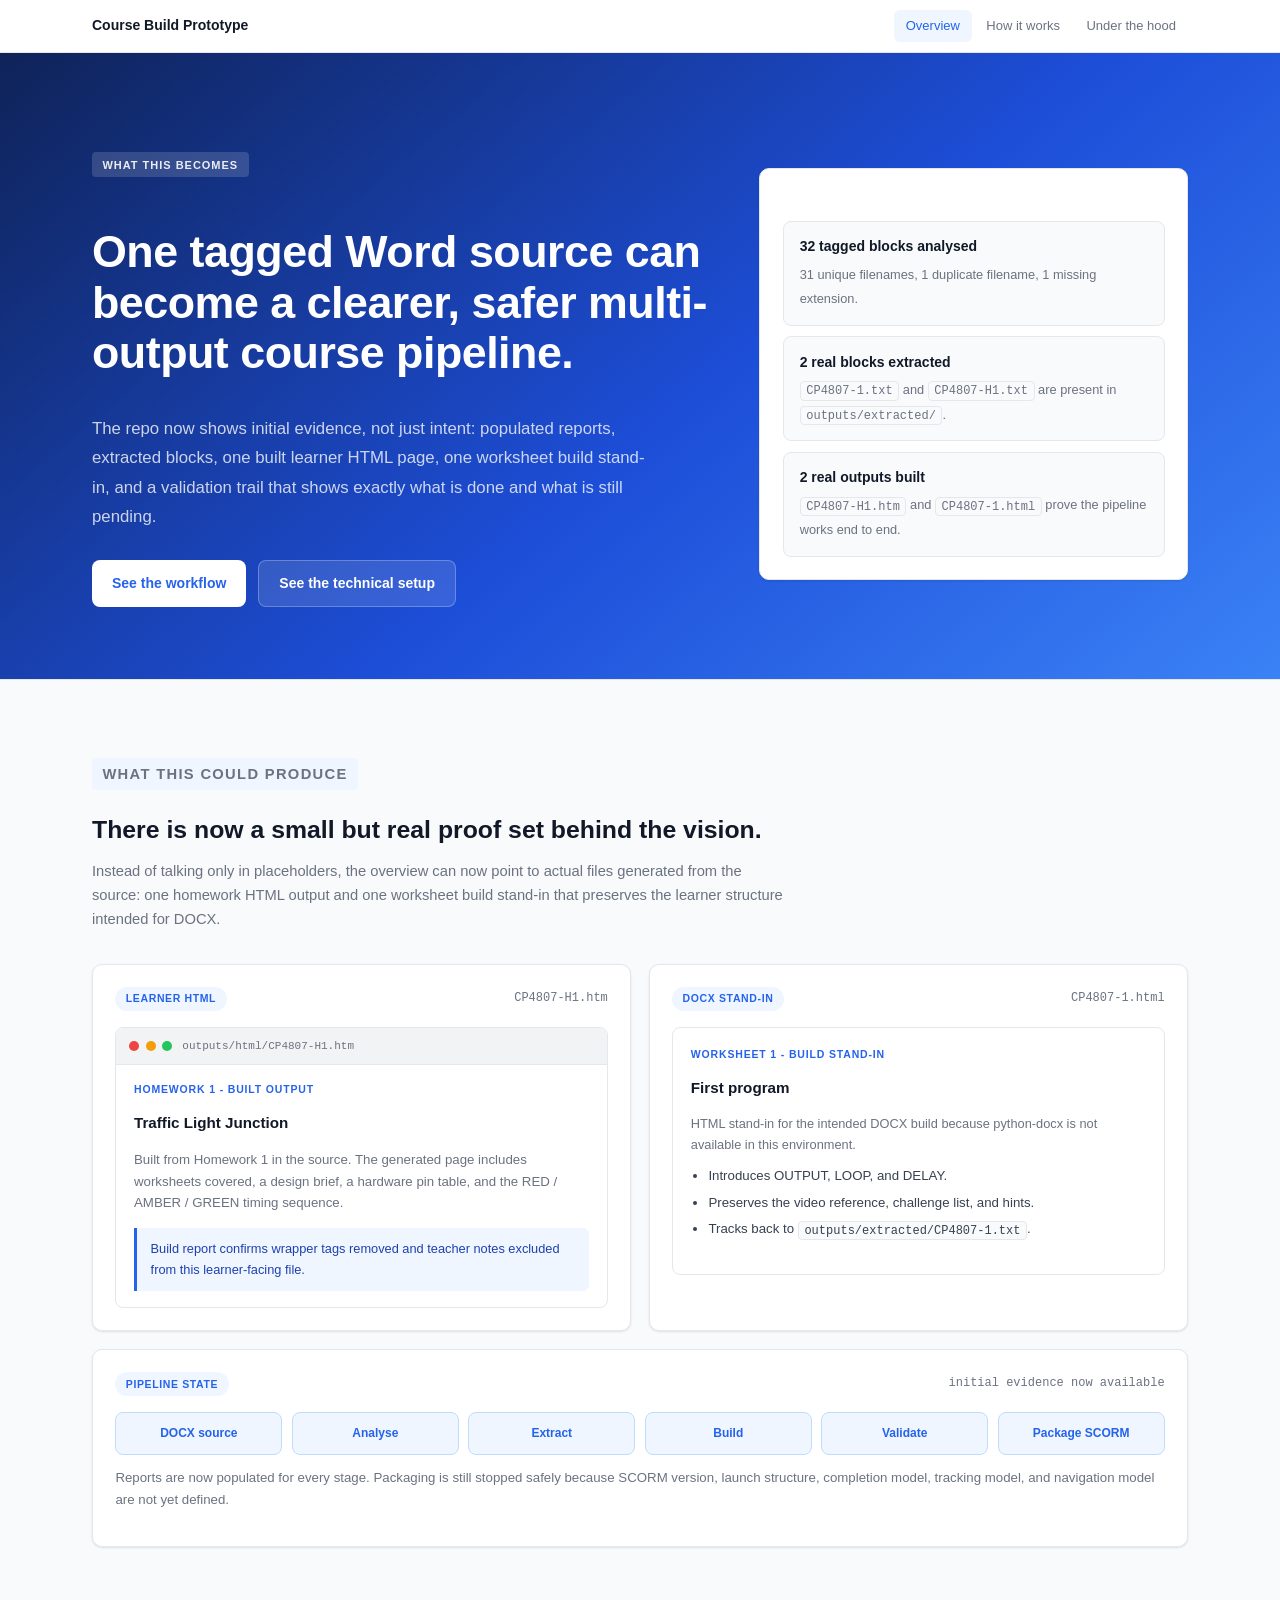
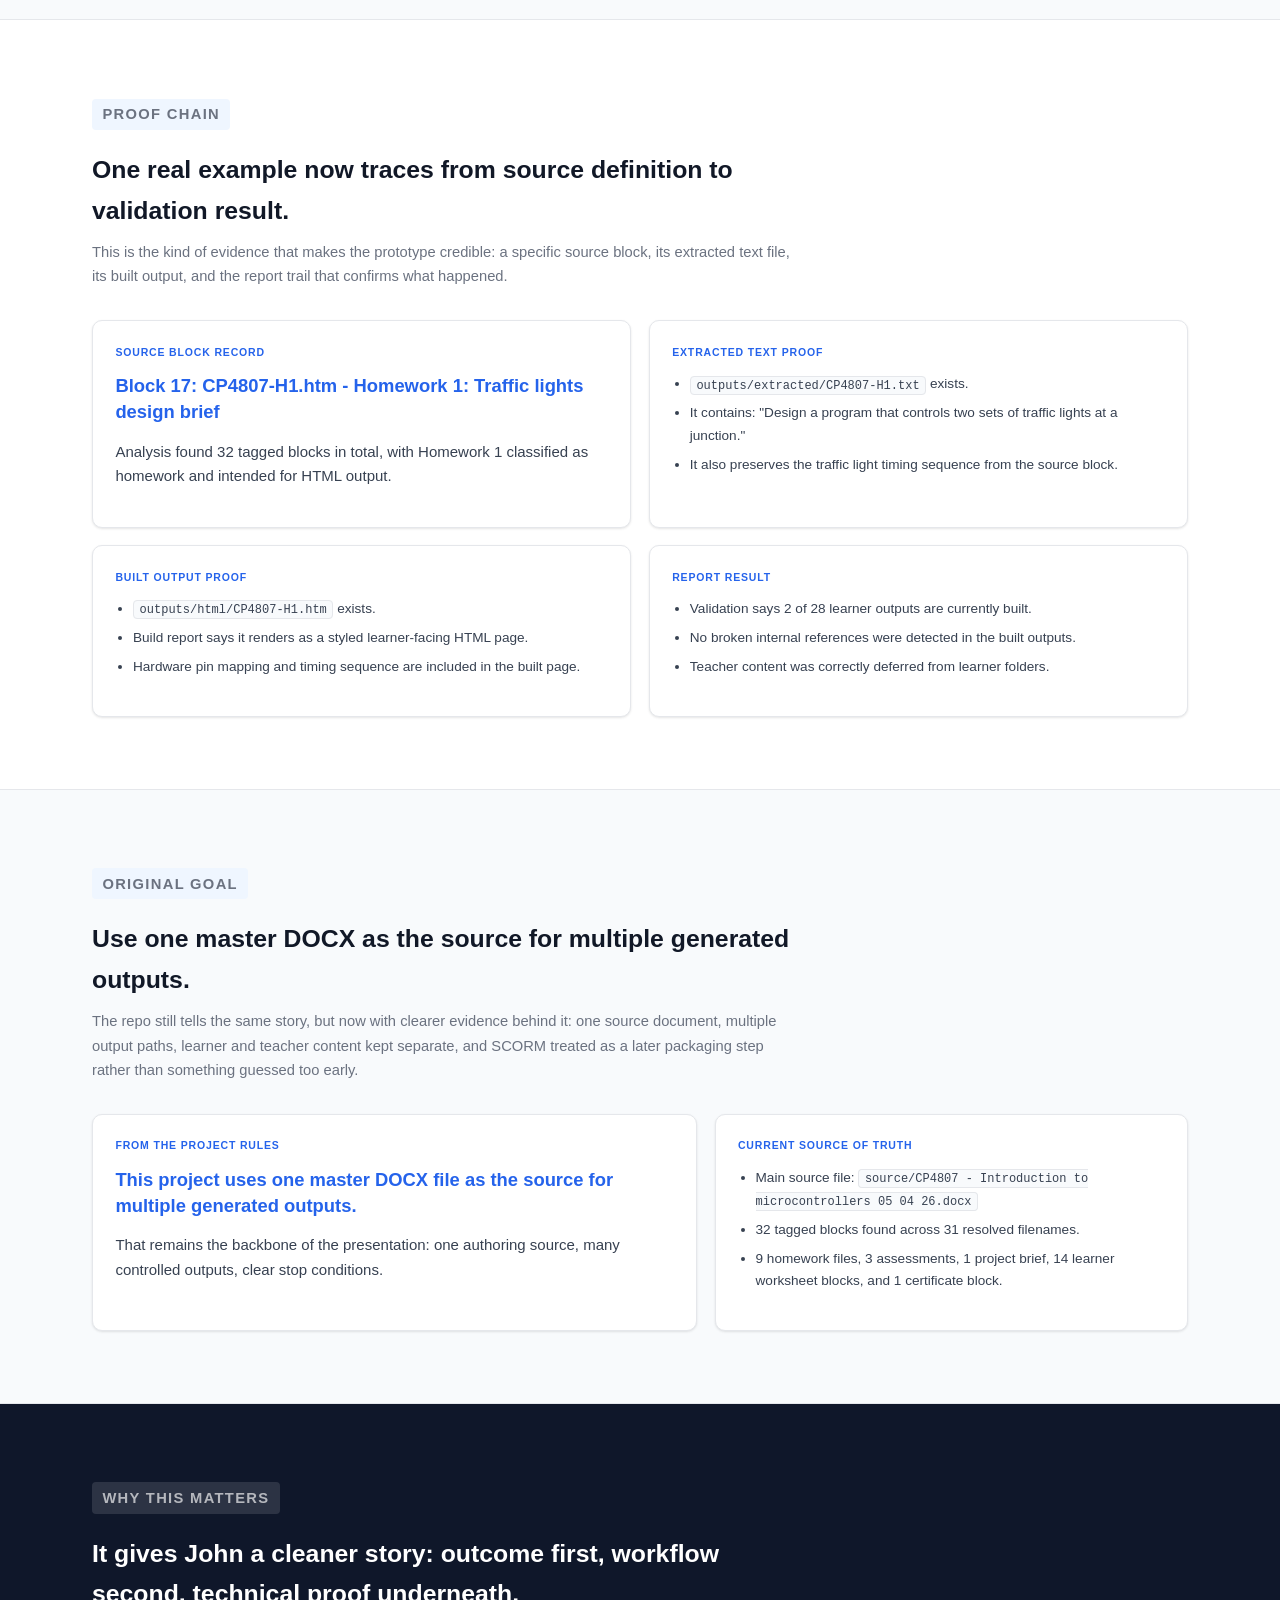
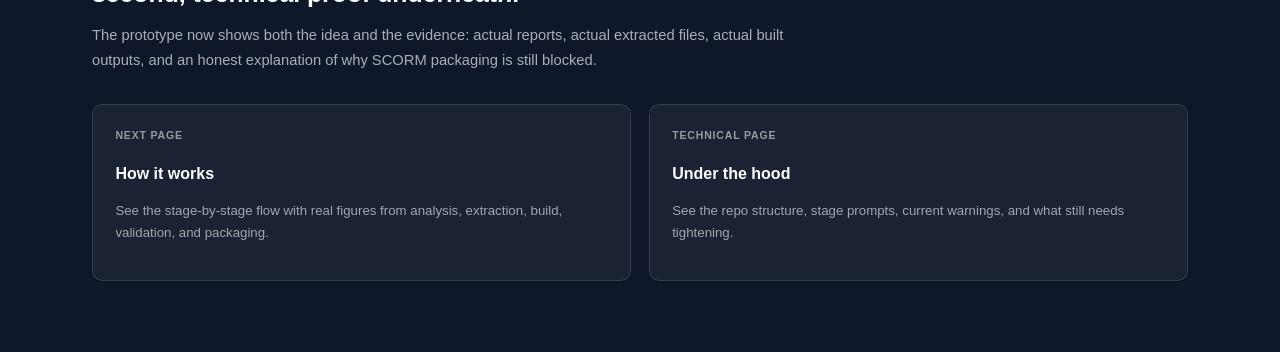
==== index.html @ c74fd788 "Add prototype course site and pipeline evidence" ====
<!DOCTYPE html>
<html lang="en">
<head>
  <meta charset="UTF-8" />
  <meta name="viewport" content="width=device-width, initial-scale=1.0" />
  <title>Overview | Course Build Prototype</title>
  <link rel="stylesheet" href="styles.css" />
</head>
<body>
  <header class="site-header">
    <div class="nav-shell wrap">
      <a class="brand" href="index.html">Course Build Prototype</a>
      <nav class="site-nav" aria-label="Primary">
        <a class="is-active" href="index.html" aria-current="page">Overview</a>
        <a href="workflow.html">How it works</a>
        <a href="backend.html">Under the hood</a>
      </nav>
    </div>
  </header>

  <main>
    <section class="hero">
      <div class="wrap hero-grid">
        <div>
          <p class="eyebrow">What This Becomes</p>
          <h1>One tagged Word source can become a clearer, safer multi-output course pipeline.</h1>
          <p class="lede">
            The repo now shows initial evidence, not just intent: populated reports, extracted blocks,
            one built learner HTML page, one worksheet build stand-in, and a validation trail that shows
            exactly what is done and what is still pending.
          </p>
          <div class="hero-actions">
            <a class="button button-primary" href="workflow.html">See the workflow</a>
            <a class="button button-secondary" href="backend.html">See the technical setup</a>
          </div>
        </div>

        <aside class="hero-panel card">
          <span class="mini-label">Current evidence</span>
          <div class="stack-sm">
            <div class="mini-card">
              <strong>32 tagged blocks analysed</strong>
              <span>31 unique filenames, 1 duplicate filename, 1 missing extension.</span>
            </div>
            <div class="mini-card">
              <strong>2 real blocks extracted</strong>
              <span><code>CP4807-1.txt</code> and <code>CP4807-H1.txt</code> are present in <code>outputs/extracted/</code>.</span>
            </div>
            <div class="mini-card">
              <strong>2 real outputs built</strong>
              <span><code>CP4807-H1.htm</code> and <code>CP4807-1.html</code> prove the pipeline works end to end.</span>
            </div>
          </div>
        </aside>
      </div>
    </section>

    <section class="section">
      <div class="wrap">
        <div class="section-heading">
          <p class="eyebrow">What This Could Produce</p>
          <h2>There is now a small but real proof set behind the vision.</h2>
          <p>
            Instead of talking only in placeholders, the overview can now point to actual files generated from the source:
            one homework HTML output and one worksheet build stand-in that preserves the learner structure intended for DOCX.
          </p>
        </div>

        <div class="grid two-up">
          <article class="card output-card">
            <div class="output-header">
              <span class="tag">Learner HTML</span>
              <span class="mono">CP4807-H1.htm</span>
            </div>
            <div class="browser-frame">
              <div class="browser-bar">
                <span></span><span></span><span></span>
                <div>outputs/html/CP4807-H1.htm</div>
              </div>
              <div class="browser-body">
                <span class="mini-label" style="color:var(--accent)">Homework 1 - built output</span>
                <h3>Traffic Light Junction</h3>
                <p>
                  Built from Homework 1 in the source. The generated page includes worksheets covered,
                  a design brief, a hardware pin table, and the RED / AMBER / GREEN timing sequence.
                </p>
                <div class="callout">
                  Build report confirms wrapper tags removed and teacher notes excluded from this learner-facing file.
                </div>
              </div>
            </div>
          </article>

          <article class="card output-card">
            <div class="output-header">
              <span class="tag">DOCX stand-in</span>
              <span class="mono">CP4807-1.html</span>
            </div>
            <div class="doc-preview">
              <span class="mini-label" style="color:var(--accent)">Worksheet 1 - build stand-in</span>
              <h3>First program</h3>
              <p class="doc-meta">HTML stand-in for the intended DOCX build because python-docx is not available in this environment.</p>
              <ul class="clean-list">
                <li>Introduces OUTPUT, LOOP, and DELAY.</li>
                <li>Preserves the video reference, challenge list, and hints.</li>
                <li>Tracks back to <code>outputs/extracted/CP4807-1.txt</code>.</li>
              </ul>
            </div>
          </article>

          <article class="card output-card full-span">
            <div class="output-header">
              <span class="tag">Pipeline state</span>
              <span class="mono">initial evidence now available</span>
            </div>
            <div class="stage-band">
              <span>DOCX source</span>
              <span>Analyse</span>
              <span>Extract</span>
              <span>Build</span>
              <span>Validate</span>
              <span>Package SCORM</span>
            </div>
            <p class="support-copy">
              Reports are now populated for every stage. Packaging is still stopped safely because SCORM version,
              launch structure, completion model, tracking model, and navigation model are not yet defined.
            </p>
          </article>
        </div>
      </div>
    </section>

    <section class="section section-tint">
      <div class="wrap">
        <div class="section-heading">
          <p class="eyebrow">Proof Chain</p>
          <h2>One real example now traces from source definition to validation result.</h2>
          <p>
            This is the kind of evidence that makes the prototype credible: a specific source block,
            its extracted text file, its built output, and the report trail that confirms what happened.
          </p>
        </div>

        <div class="grid two-up">
          <article class="card quote-card">
            <span class="mini-label">Source block record</span>
            <blockquote>Block 17: CP4807-H1.htm - Homework 1: Traffic lights design brief</blockquote>
            <p>
              Analysis found 32 tagged blocks in total, with Homework 1 classified as homework and intended
              for HTML output.
            </p>
          </article>

          <article class="card facts-card">
            <span class="mini-label">Extracted text proof</span>
            <ul class="fact-list">
              <li><code>outputs/extracted/CP4807-H1.txt</code> exists.</li>
              <li>It contains: "Design a program that controls two sets of traffic lights at a junction."</li>
              <li>It also preserves the traffic light timing sequence from the source block.</li>
            </ul>
          </article>

          <article class="card facts-card">
            <span class="mini-label">Built output proof</span>
            <ul class="fact-list">
              <li><code>outputs/html/CP4807-H1.htm</code> exists.</li>
              <li>Build report says it renders as a styled learner-facing HTML page.</li>
              <li>Hardware pin mapping and timing sequence are included in the built page.</li>
            </ul>
          </article>

          <article class="card facts-card">
            <span class="mini-label">Report result</span>
            <ul class="fact-list">
              <li>Validation says 2 of 28 learner outputs are currently built.</li>
              <li>No broken internal references were detected in the built outputs.</li>
              <li>Teacher content was correctly deferred from learner folders.</li>
            </ul>
          </article>
        </div>
      </div>
    </section>

    <section class="section">
      <div class="wrap">
        <div class="section-heading">
          <p class="eyebrow">Original Goal</p>
          <h2>Use one master DOCX as the source for multiple generated outputs.</h2>
          <p>
            The repo still tells the same story, but now with clearer evidence behind it: one source document,
            multiple output paths, learner and teacher content kept separate, and SCORM treated as a later packaging step
            rather than something guessed too early.
          </p>
        </div>

        <div class="grid split">
          <article class="card quote-card">
            <span class="mini-label">From the project rules</span>
            <blockquote>This project uses one master DOCX file as the source for multiple generated outputs.</blockquote>
            <p>
              That remains the backbone of the presentation: one authoring source, many controlled outputs, clear stop conditions.
            </p>
          </article>

          <article class="card facts-card">
            <span class="mini-label">Current source of truth</span>
            <ul class="fact-list">
              <li>Main source file: <code>source/CP4807 - Introduction to microcontrollers 05 04 26.docx</code></li>
              <li>32 tagged blocks found across 31 resolved filenames.</li>
              <li>9 homework files, 3 assessments, 1 project brief, 14 learner worksheet blocks, and 1 certificate block.</li>
            </ul>
          </article>
        </div>
      </div>
    </section>

    <section class="section section-dark">
      <div class="wrap">
        <div class="section-heading">
          <p class="eyebrow">Why This Matters</p>
          <h2>It gives John a cleaner story: outcome first, workflow second, technical proof underneath.</h2>
          <p>
            The prototype now shows both the idea and the evidence: actual reports, actual extracted files,
            actual built outputs, and an honest explanation of why SCORM packaging is still blocked.
          </p>
        </div>

        <div class="grid link-grid">
          <a class="card link-card" href="workflow.html">
            <span class="mini-label">Next page</span>
            <h3>How it works</h3>
            <p>See the stage-by-stage flow with real figures from analysis, extraction, build, validation, and packaging.</p>
          </a>
          <a class="card link-card" href="backend.html">
            <span class="mini-label">Technical page</span>
            <h3>Under the hood</h3>
            <p>See the repo structure, stage prompts, current warnings, and what still needs tightening.</p>
          </a>
        </div>
      </div>
    </section>
  </main>
</body>
</html>
---- styles.css ----
:root {
  --accent:        #2563eb;
  --accent-light:  #eff6ff;
  --accent-mid:    #bfdbfe;
  --text:          #111827;
  --text-mid:      #374151;
  --text-soft:     #6b7280;
  --border:        #e5e7eb;
  --bg:            #f8fafc;
  --white:         #ffffff;
  --success:       #16a34a;
  --success-bg:    #f0fdf4;
  --success-mid:   #bbf7d0;
  --amber:         #d97706;
  --amber-bg:      #fffbeb;
  --radius:        10px;
  --shadow:        0 1px 3px rgba(0,0,0,0.07), 0 1px 2px rgba(0,0,0,0.04);
  --shadow-md:     0 4px 14px rgba(0,0,0,0.09);
  --font: -apple-system, BlinkMacSystemFont, "Segoe UI", Roboto, sans-serif;
  --mono: "SF Mono", "Cascadia Code", "Consolas", monospace;
}

*,
*::before,
*::after {
  box-sizing: border-box;
}

html {
  scroll-behavior: smooth;
}

body {
  margin: 0;
  font-family: var(--font);
  color: var(--text);
  background: var(--bg);
  font-size: 15px;
  line-height: 1.65;
}

.site-header {
  position: sticky;
  top: 0;
  z-index: 100;
  background: rgba(255,255,255,0.93);
  backdrop-filter: blur(12px);
  border-bottom: 1px solid var(--border);
}

.nav-shell {
  max-width: 1160px;
  margin: 0 auto;
  padding: 0 2rem;
  display: flex;
  align-items: center;
  justify-content: space-between;
  height: 52px;
  gap: 1rem;
}

.brand {
  font-weight: 700;
  font-size: 14px;
  color: var(--text);
  text-decoration: none;
}

.site-nav {
  display: flex;
  gap: 0.15rem;
}

.site-nav a {
  display: block;
  padding: 0.3rem 0.75rem;
  border-radius: 6px;
  text-decoration: none;
  color: var(--text-soft);
  font-size: 13px;
  font-weight: 500;
  transition: background 0.13s, color 0.13s;
  white-space: nowrap;
}

.site-nav a:hover,
.site-nav a.is-active {
  background: var(--accent-light);
  color: var(--accent);
}

.wrap {
  max-width: 1160px;
  margin: 0 auto;
  padding: 0 2rem;
}

.section {
  padding: 4.5rem 0;
  border-top: 1px solid var(--border);
}

.section-tint {
  background: var(--white);
}

.section-dark {
  background: #0f172a;
}

.section-heading {
  margin-bottom: 2rem;
  max-width: 700px;
}

.section-heading h2 {
  font-size: 1.55rem;
  font-weight: 700;
  margin: 0.5rem 0 0.5rem;
}

.section-heading p {
  color: var(--text-soft);
  font-size: 0.92rem;
  margin-top: 0.4rem;
}

.section-dark .section-heading h2 {
  color: white;
}

.section-dark .section-heading p,
.section-heading.light p {
  color: rgba(255,255,255,0.65);
}

h1 {
  font-size: clamp(1.9rem, 3.5vw, 3rem);
  font-weight: 800;
  line-height: 1.12;
  letter-spacing: -0.5px;
}

h2 {
  font-size: 1.5rem;
  font-weight: 700;
}

h3 {
  font-size: 1rem;
  font-weight: 600;
}

p {
  color: var(--text-mid);
}

code {
  font-family: var(--mono);
  font-size: 12px;
  background: var(--bg);
  padding: 0.1rem 0.35rem;
  border-radius: 4px;
  border: 1px solid var(--border);
}

.eyebrow {
  display: inline-block;
  font-size: 11px;
  font-weight: 700;
  text-transform: uppercase;
  letter-spacing: 0.09em;
  color: var(--accent);
  background: var(--accent-light);
  padding: 0.22rem 0.65rem;
  border-radius: 4px;
  margin-bottom: 0.75rem;
}

.hero .eyebrow {
  background: rgba(255,255,255,0.15);
  color: rgba(255,255,255,0.9);
}

.section-dark .eyebrow {
  background: rgba(255,255,255,0.12);
  color: rgba(255,255,255,0.85);
}

.hero,
.hero-overview,
.hero-workflow,
.hero-backend {
  background: linear-gradient(140deg, #0f2358 0%, #1d4ed8 55%, #3b82f6 100%);
  padding: 5.5rem 0 4.5rem;
  color: white;
}

.hero h1 {
  color: white;
  max-width: 680px;
}

.lede {
  margin-top: 1rem;
  font-size: 1.05rem;
  color: rgba(255,255,255,0.78);
  max-width: 560px;
  line-height: 1.75;
}

.lede p {
  color: rgba(255,255,255,0.78);
}

.hero-grid {
  display: grid;
  grid-template-columns: 1.3fr 0.9fr;
  gap: 3rem;
  align-items: center;
}

.hero-actions {
  display: flex;
  flex-wrap: wrap;
  gap: 0.75rem;
  margin-top: 1.75rem;
}

.button {
  display: inline-flex;
  align-items: center;
  justify-content: center;
  padding: 0.7rem 1.25rem;
  border-radius: 8px;
  font-weight: 600;
  font-size: 14px;
  text-decoration: none;
  transition: opacity 0.14s;
}

.button:hover {
  opacity: 0.88;
}

.button-primary {
  background: white;
  color: var(--accent);
}

.button-secondary {
  background: rgba(255,255,255,0.12);
  color: white;
  border: 1px solid rgba(255,255,255,0.25);
}

.card {
  background: var(--white);
  border: 1px solid var(--border);
  border-radius: var(--radius);
  box-shadow: var(--shadow);
}

.card:hover {
  box-shadow: var(--shadow-md);
}

.grid {
  display: grid;
  gap: 1.1rem;
}

.two-up {
  grid-template-columns: repeat(2, 1fr);
}

.three-up {
  grid-template-columns: repeat(3, 1fr);
}

.split {
  grid-template-columns: 1.15fr 0.9fr;
}

.link-grid {
  grid-template-columns: repeat(2, 1fr);
}

.full-span {
  grid-column: 1 / -1;
}

.hero-panel,
.output-card,
.quote-card,
.facts-card,
.compare-card,
.flow-card,
.status-card,
.stage-card,
.doc-card,
.tree-card,
.fact-card,
.coverage-card,
.tighten-card,
.light-card,
.link-card {
  padding: 1.4rem;
}

.hero-panel {
  background: var(--white);
}

.hero-panel .mini-label {
  color: var(--accent);
}

.hero-panel .mini-card {
  background: var(--bg);
  border: 1px solid var(--border);
}

.hero-panel .mini-card strong {
  color: var(--text);
}

.hero-panel .mini-card span {
  color: var(--text-soft);
}

.mini-label {
  font-size: 10.5px;
  font-weight: 700;
  text-transform: uppercase;
  letter-spacing: 0.08em;
  color: var(--accent);
  margin-bottom: 0.75rem;
  display: block;
}

.hero .mini-label {
  color: rgba(255,255,255,0.7);
}

.stack-sm {
  display: flex;
  flex-direction: column;
  gap: 0.65rem;
}

.mini-card {
  padding: 0.85rem 1rem;
  border-radius: 8px;
  background: rgba(255,255,255,0.1);
  border: 1px solid rgba(255,255,255,0.15);
}

.mini-card strong {
  display: block;
  color: white;
  font-size: 0.875rem;
  margin-bottom: 0.2rem;
}

.mini-card span {
  font-size: 0.8rem;
  color: rgba(255,255,255,0.75);
}

.output-header,
.compare-head {
  display: flex;
  align-items: center;
  justify-content: space-between;
  gap: 0.75rem;
  margin-bottom: 1rem;
}

.tag {
  display: inline-flex;
  padding: 0.22rem 0.65rem;
  border-radius: 20px;
  font-size: 10.5px;
  font-weight: 700;
  text-transform: uppercase;
  letter-spacing: 0.06em;
  background: var(--accent-light);
  color: var(--accent);
}

.mono {
  font-family: var(--mono);
  font-size: 12px;
  color: var(--text-soft);
}

.browser-frame {
  border: 1px solid var(--border);
  border-radius: 8px;
  overflow: hidden;
}

.browser-bar {
  display: flex;
  align-items: center;
  gap: 0.4rem;
  padding: 0.55rem 0.8rem;
  background: #f1f3f4;
  border-bottom: 1px solid var(--border);
}

.browser-bar span {
  width: 10px;
  height: 10px;
  border-radius: 50%;
}

.browser-bar span:nth-child(1) {
  background: #ef4444;
}

.browser-bar span:nth-child(2) {
  background: #f59e0b;
}

.browser-bar span:nth-child(3) {
  background: #22c55e;
}

.browser-bar div {
  font-family: var(--mono);
  font-size: 11px;
  color: var(--text-soft);
  margin-left: 0.25rem;
}

.browser-body {
  padding: 1rem 1.1rem;
}

.browser-body h3 {
  font-size: 0.95rem;
  margin: 0.3rem 0 0.5rem;
}

.browser-body p {
  font-size: 0.83rem;
  color: var(--text-soft);
}

.callout {
  margin-top: 0.75rem;
  padding: 0.65rem 0.85rem;
  background: var(--accent-light);
  border-left: 3px solid var(--accent);
  border-radius: 0 6px 6px 0;
  font-size: 0.8rem;
  color: #1e40af;
}

.doc-preview {
  padding: 1.1rem;
  border: 1px solid var(--border);
  border-radius: 8px;
}

.doc-preview h3 {
  font-size: 0.95rem;
  margin: 0.3rem 0 0.4rem;
}

.doc-meta {
  font-size: 0.8rem;
  color: var(--text-soft);
  margin-bottom: 0.6rem;
}

.clean-list {
  padding-left: 1.1rem;
  margin-top: 0.4rem;
}

.clean-list li {
  font-size: 0.83rem;
  color: var(--text-mid);
  margin-bottom: 0.3rem;
}

.stage-band,
.pipeline {
  display: grid;
  grid-template-columns: repeat(6, 1fr);
  gap: 0.6rem;
  margin: 0.85rem 0 0.5rem;
}

.stage-band span,
.pipeline span {
  padding: 0.65rem 0.5rem;
  border-radius: 8px;
  text-align: center;
  font-size: 12px;
  font-weight: 600;
  color: var(--accent);
  background: var(--accent-light);
  border: 1px solid var(--accent-mid);
}

.support-copy {
  font-size: 0.83rem;
  color: var(--text-soft);
  margin-top: 0.75rem;
}

blockquote {
  font-size: 1.15rem;
  font-weight: 700;
  color: var(--accent);
  line-height: 1.4;
  margin: 0.5rem 0 0.85rem;
}

.fact-list {
  padding-left: 1.1rem;
  margin-top: 0.5rem;
}

.fact-list li {
  font-size: 0.85rem;
  color: var(--text-mid);
  margin-bottom: 0.4rem;
}

.compare-label {
  display: inline-flex;
  padding: 0.2rem 0.6rem;
  border-radius: 20px;
  font-size: 10.5px;
  font-weight: 700;
  text-transform: uppercase;
  letter-spacing: 0.06em;
}

.compare-label.before {
  background: #fef3c7;
  color: var(--amber);
}

.compare-label.after {
  background: var(--success-bg);
  color: var(--success);
}

.compare-head h3 {
  font-size: 0.95rem;
}

.link-card {
  display: block;
  text-decoration: none;
  background: rgba(255,255,255,0.05);
  border: 1px solid rgba(255,255,255,0.12);
  border-radius: var(--radius);
  transition: background 0.14s;
}

.link-card:hover {
  background: rgba(255,255,255,0.1);
  box-shadow: none;
}

.link-card .mini-label {
  color: rgba(255,255,255,0.55);
}

.link-card h3 {
  color: white;
  margin-bottom: 0.35rem;
}

.link-card p {
  font-size: 0.83rem;
  color: rgba(255,255,255,0.6);
}

.code-block {
  margin: 0.8rem 0 0;
  padding: 1rem;
  overflow-x: auto;
  border-radius: 8px;
  background: #111827;
  color: #f8fafc;
}

.result-stack {
  display: grid;
  gap: 0.75rem;
}

.stage-grid {
  display: grid;
  grid-template-columns: repeat(5, 1fr);
  gap: 1rem;
}

.status-table {
  width: 100%;
  border-collapse: collapse;
}

.status-table th,
.status-table td {
  text-align: left;
  padding: 0.7rem 0;
  border-bottom: 1px solid var(--border);
  vertical-align: top;
  font-size: 0.85rem;
  color: var(--text-mid);
}

.status-table th {
  width: 45%;
  color: var(--text);
}

.light-card {
  background: var(--white);
}

@media (max-width: 900px) {
  .hero-grid,
  .two-up,
  .three-up,
  .split,
  .link-grid,
  .stage-grid {
    grid-template-columns: 1fr;
  }

  .stage-band,
  .pipeline {
    grid-template-columns: repeat(3, 1fr);
  }
}

@media (max-width: 600px) {
  .wrap {
    padding: 0 1.25rem;
  }

  .section {
    padding: 3rem 0;
  }

  h1 {
    font-size: 1.8rem;
  }

  .stage-band,
  .pipeline {
    grid-template-columns: repeat(2, 1fr);
  }

  .output-header,
  .compare-head {
    align-items: flex-start;
    flex-direction: column;
  }
}
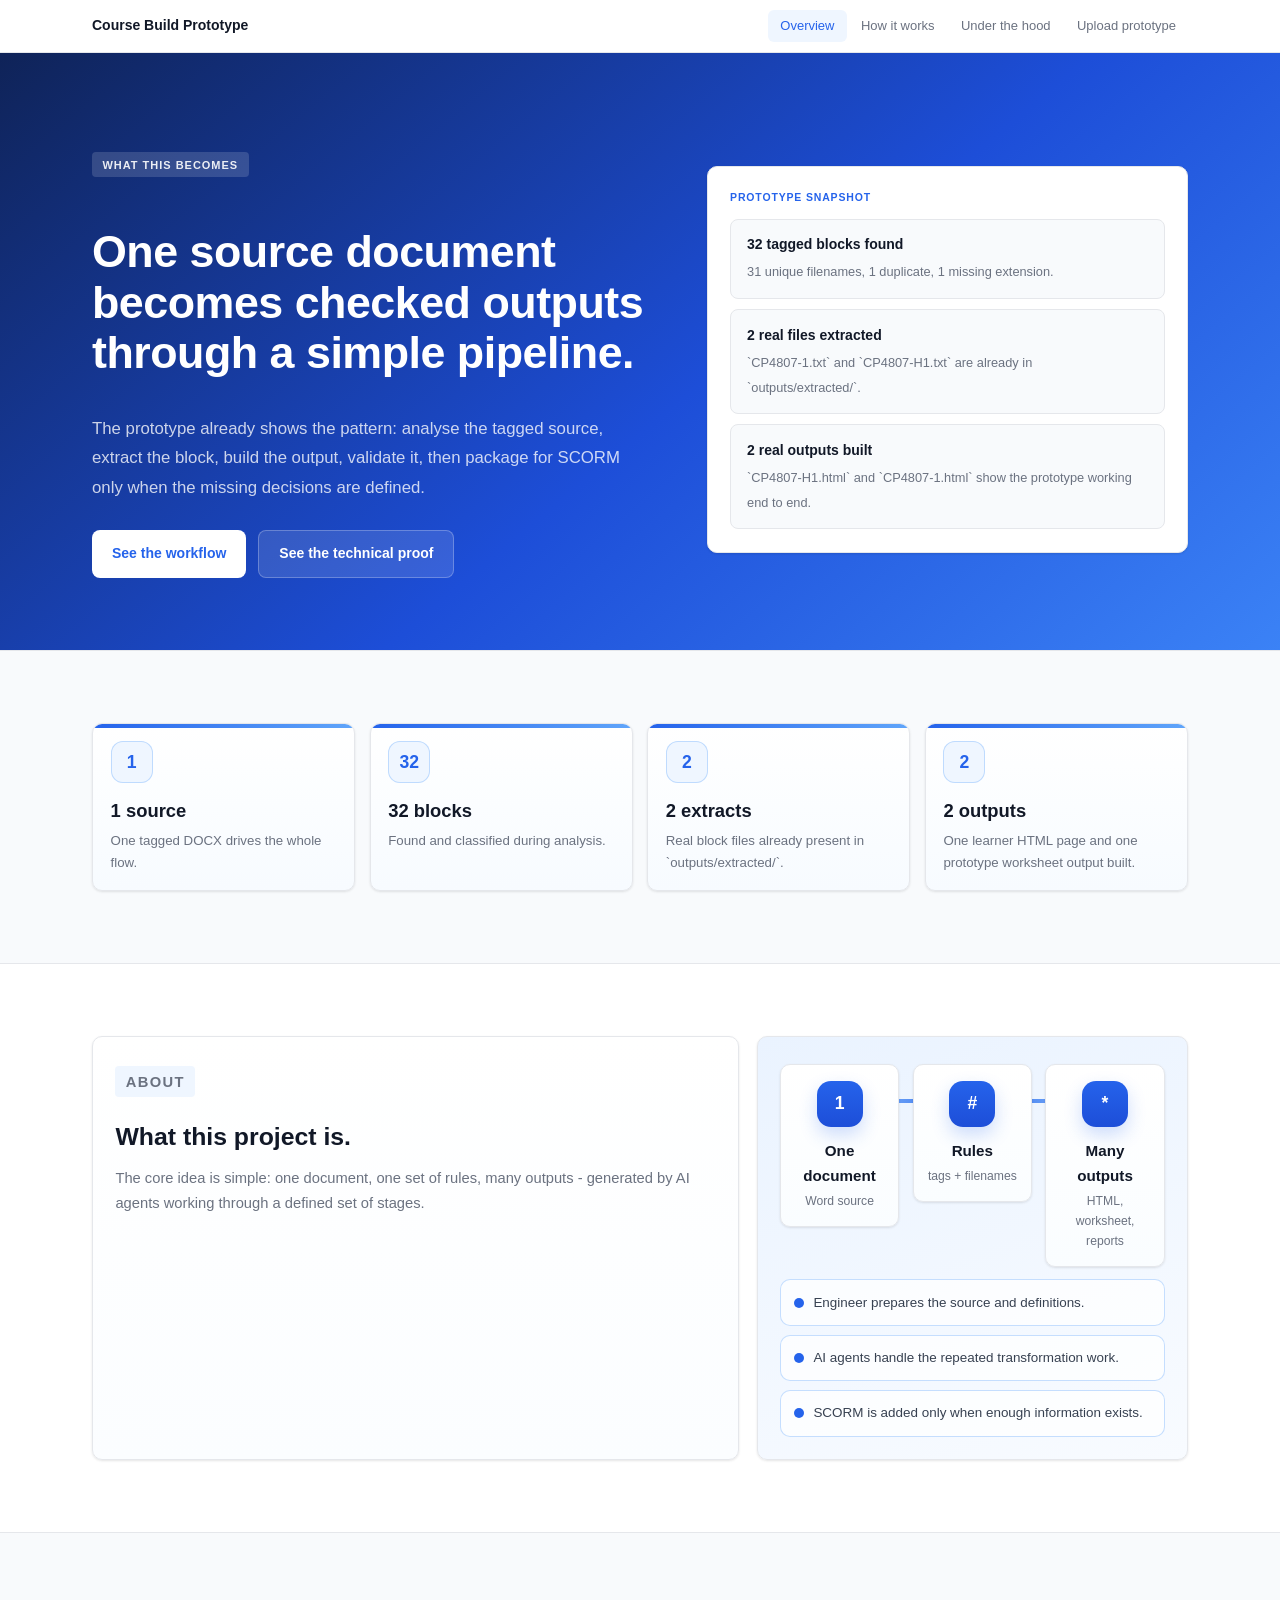
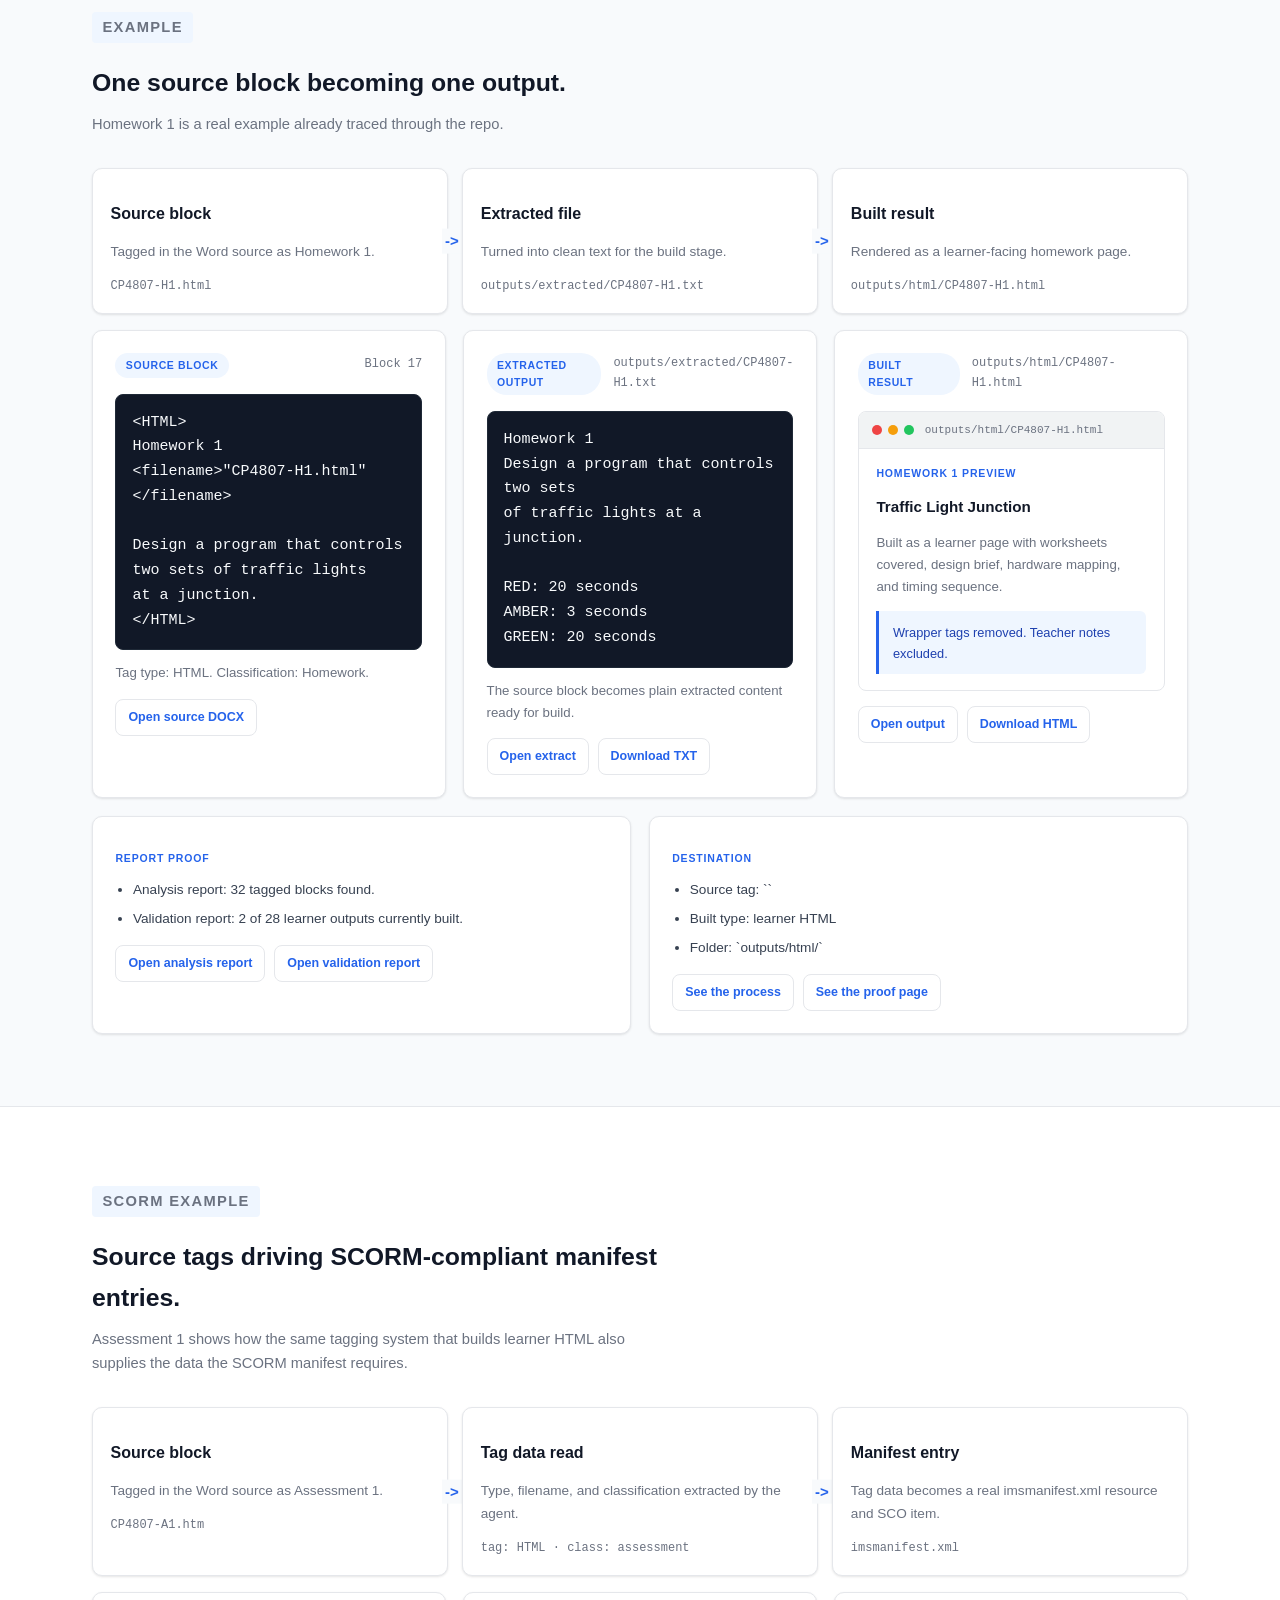
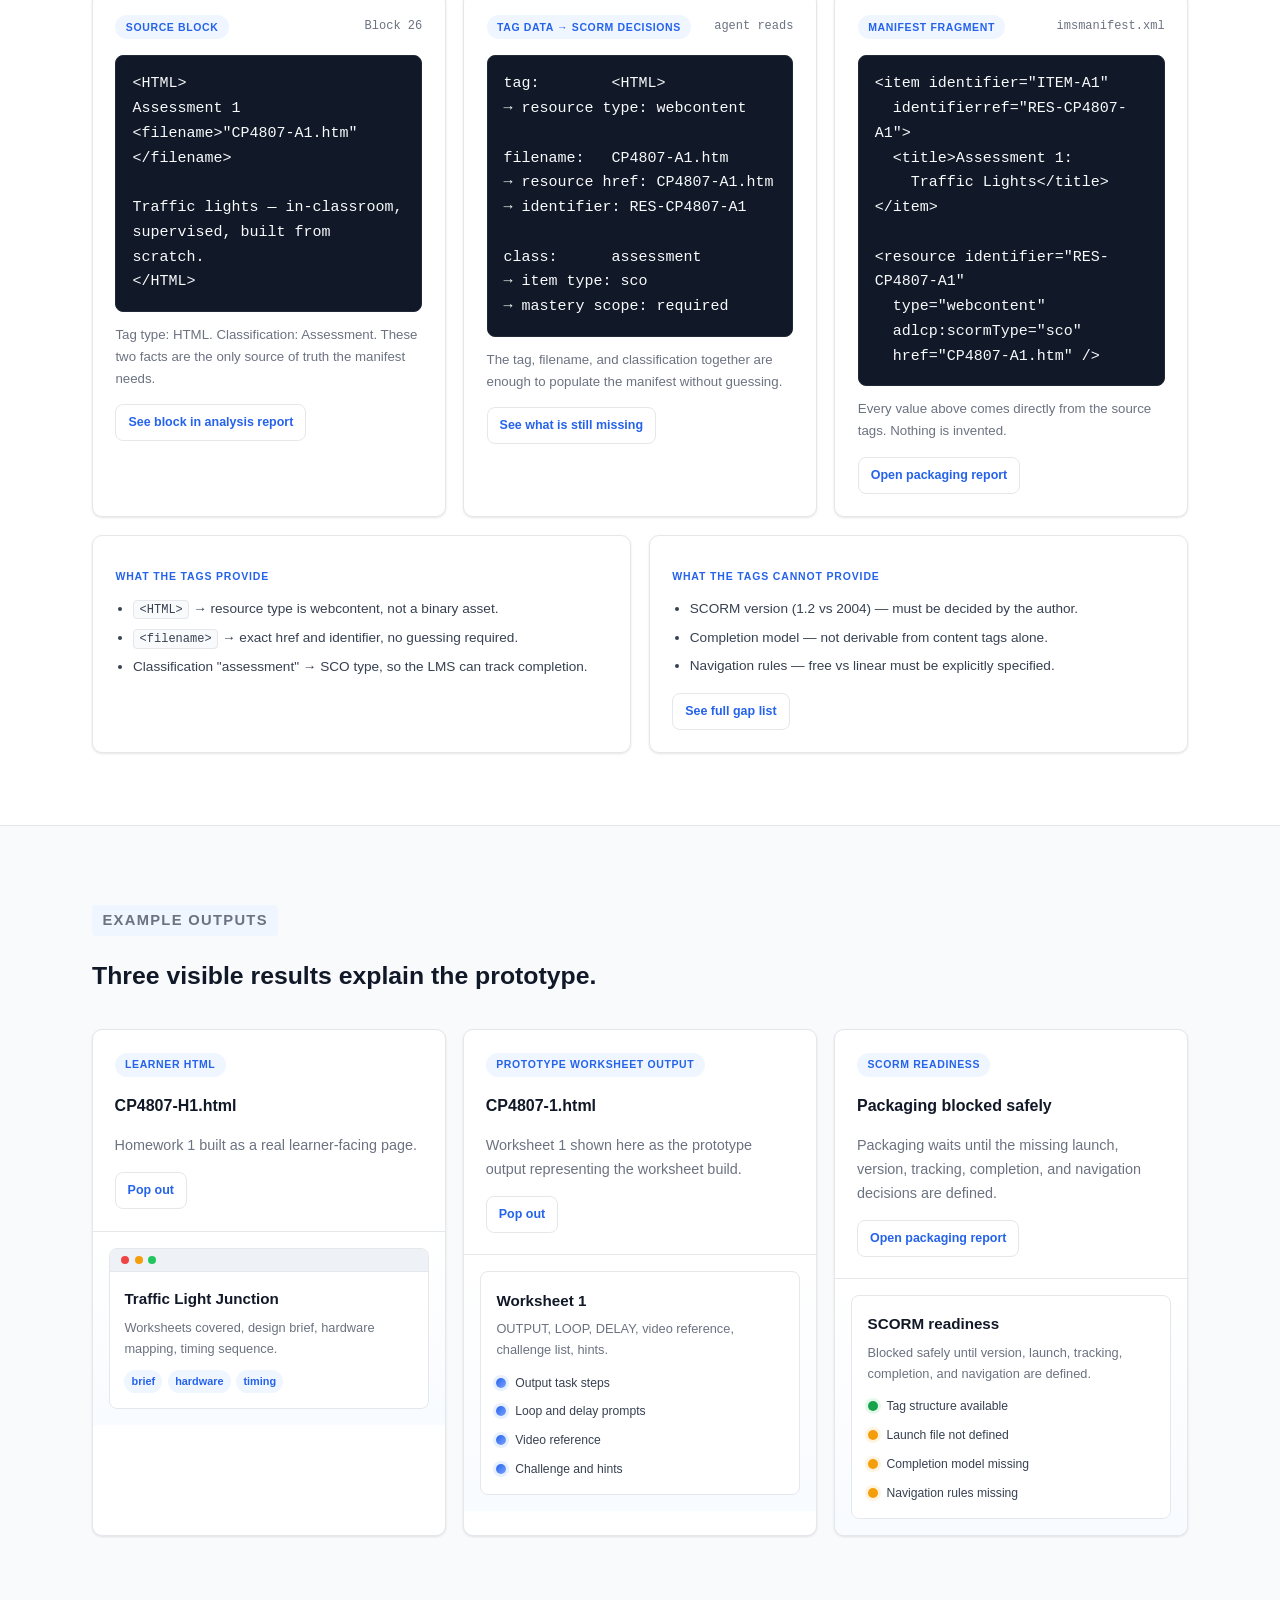
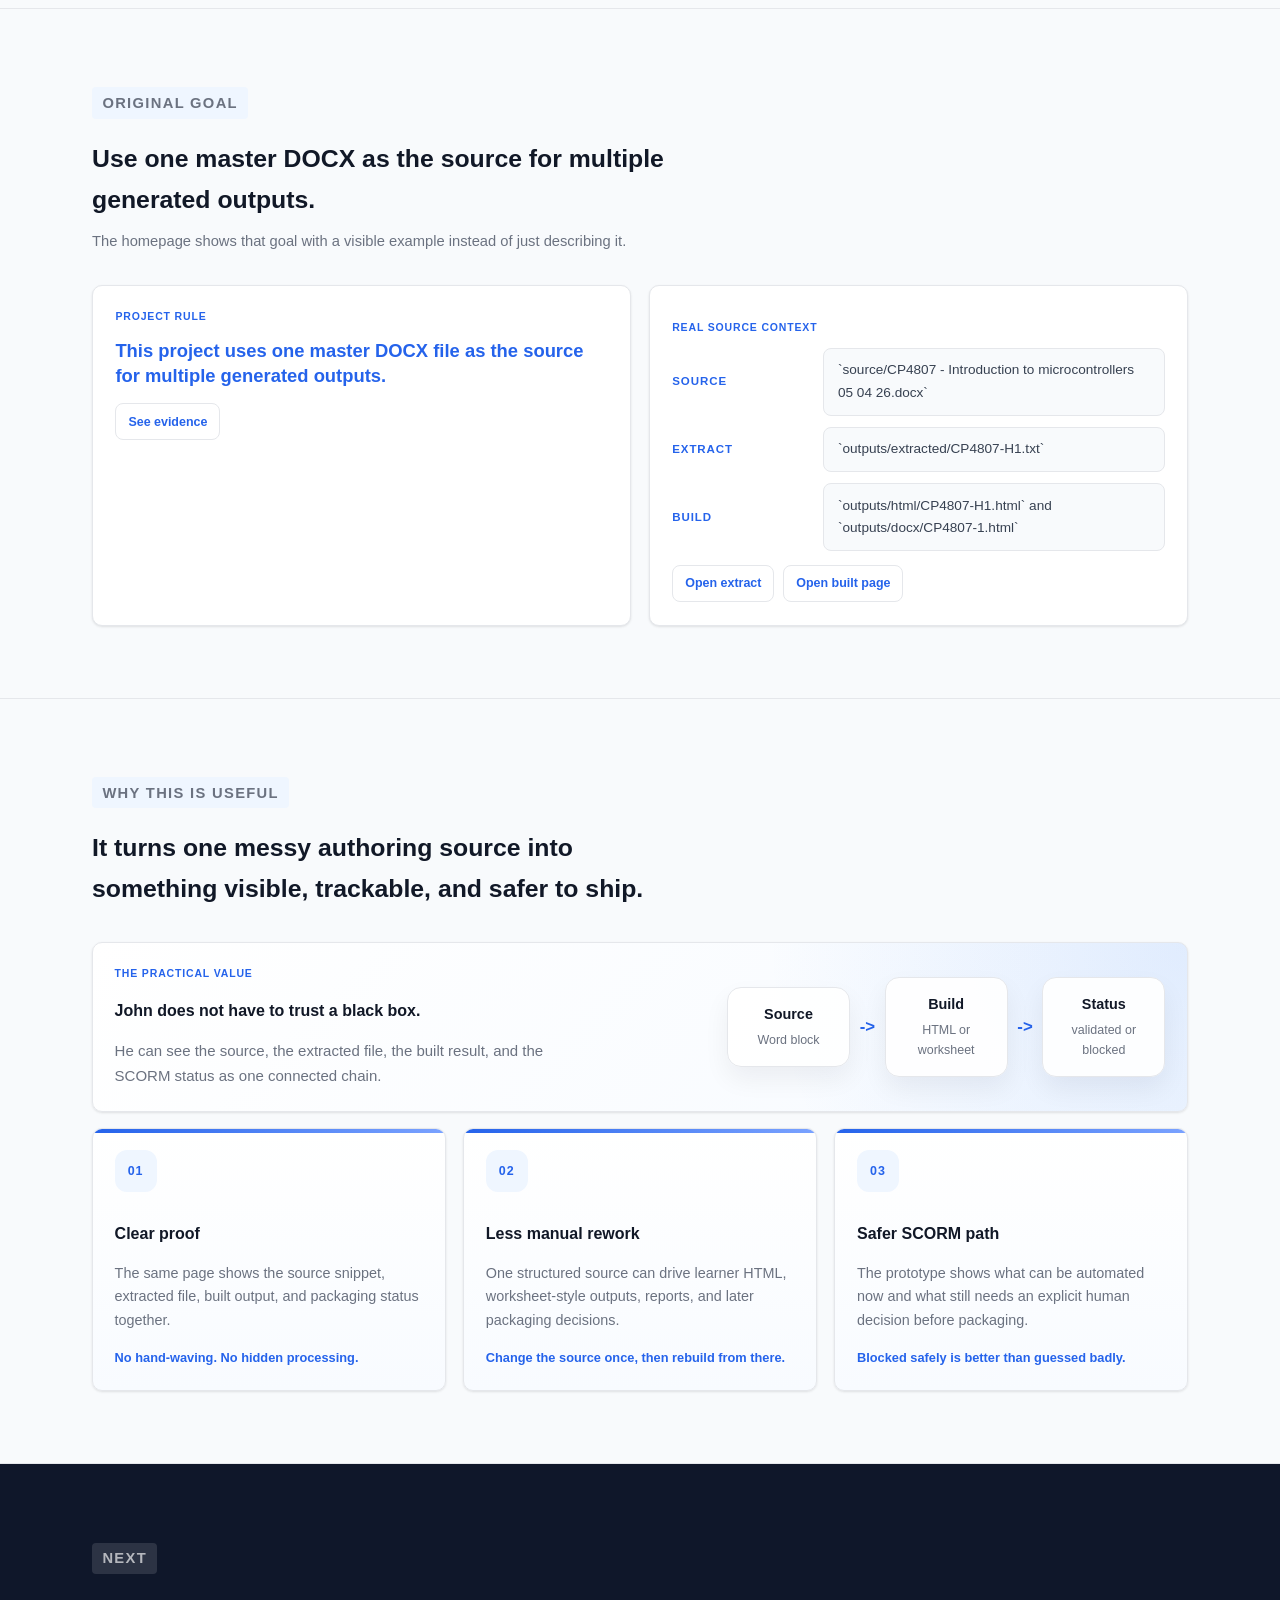
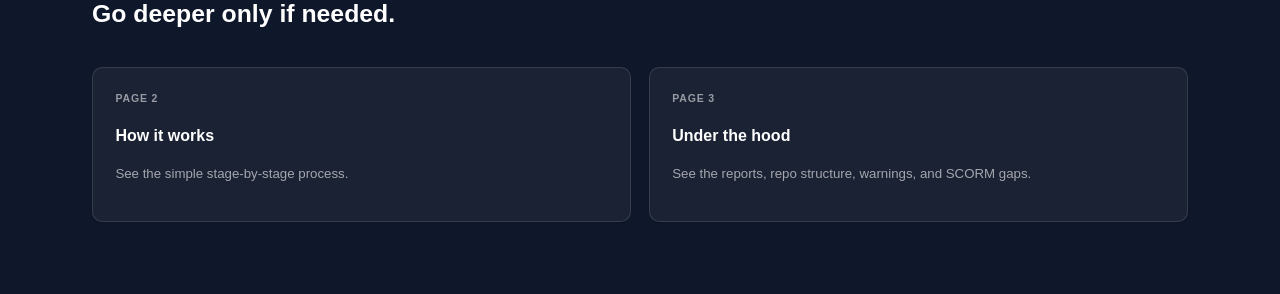
==== commit 361e5c9d: "Add browser upload prototype and refresh site demos" ====
--- a/index.html
+++ b/index.html
@@ -14,41 +14,41 @@
         <a class="is-active" href="index.html" aria-current="page">Overview</a>
         <a href="workflow.html">How it works</a>
         <a href="backend.html">Under the hood</a>
+        <a href="upload.html">Upload prototype</a>
       </nav>
     </div>
   </header>
 
   <main>
     <section class="hero">
-      <div class="wrap hero-grid">
-        <div>
+      <div class="wrap simple-hero">
+        <div class="simple-hero-copy">
           <p class="eyebrow">What This Becomes</p>
-          <h1>One tagged Word source can become a clearer, safer multi-output course pipeline.</h1>
+          <h1>One source document becomes checked outputs through a simple pipeline.</h1>
           <p class="lede">
-            The repo now shows initial evidence, not just intent: populated reports, extracted blocks,
-            one built learner HTML page, one worksheet build stand-in, and a validation trail that shows
-            exactly what is done and what is still pending.
+            The prototype already shows the pattern: analyse the tagged source, extract the block,
+            build the output, validate it, then package for SCORM only when the missing decisions are defined.
           </p>
           <div class="hero-actions">
             <a class="button button-primary" href="workflow.html">See the workflow</a>
-            <a class="button button-secondary" href="backend.html">See the technical setup</a>
+            <a class="button button-secondary" href="backend.html">See the technical proof</a>
           </div>
         </div>
 
         <aside class="hero-panel card">
-          <span class="mini-label">Current evidence</span>
+          <span class="mini-label">Prototype snapshot</span>
           <div class="stack-sm">
             <div class="mini-card">
-              <strong>32 tagged blocks analysed</strong>
-              <span>31 unique filenames, 1 duplicate filename, 1 missing extension.</span>
+              <strong>32 tagged blocks found</strong>
+              <span>31 unique filenames, 1 duplicate, 1 missing extension.</span>
             </div>
             <div class="mini-card">
-              <strong>2 real blocks extracted</strong>
-              <span><code>CP4807-1.txt</code> and <code>CP4807-H1.txt</code> are present in <code>outputs/extracted/</code>.</span>
+              <strong>2 real files extracted</strong>
+              <span>`CP4807-1.txt` and `CP4807-H1.txt` are already in `outputs/extracted/`.</span>
             </div>
             <div class="mini-card">
               <strong>2 real outputs built</strong>
-              <span><code>CP4807-H1.htm</code> and <code>CP4807-1.html</code> prove the pipeline works end to end.</span>
+              <span>`CP4807-H1.html` and `CP4807-1.html` show the prototype working end to end.</span>
             </div>
           </div>
         </aside>
@@ -57,125 +57,429 @@
 
     <section class="section">
       <div class="wrap">
-        <div class="section-heading">
-          <p class="eyebrow">What This Could Produce</p>
-          <h2>There is now a small but real proof set behind the vision.</h2>
-          <p>
-            Instead of talking only in placeholders, the overview can now point to actual files generated from the source:
-            one homework HTML output and one worksheet build stand-in that preserves the learner structure intended for DOCX.
-          </p>
-        </div>
-
-        <div class="grid two-up">
+        <div class="proof-ribbon">
+          <article class="proof-pill">
+            <div class="proof-icon">1</div>
+            <strong>1 source</strong>
+            <span>One tagged DOCX drives the whole flow.</span>
+          </article>
+          <article class="proof-pill">
+            <div class="proof-icon">32</div>
+            <strong>32 blocks</strong>
+            <span>Found and classified during analysis.</span>
+          </article>
+          <article class="proof-pill">
+            <div class="proof-icon">2</div>
+            <strong>2 extracts</strong>
+            <span>Real block files already present in `outputs/extracted/`.</span>
+          </article>
+          <article class="proof-pill">
+            <div class="proof-icon">2</div>
+            <strong>2 outputs</strong>
+            <span>One learner HTML page and one prototype worksheet output built.</span>
+          </article>
+        </div>
+      </div>
+    </section>
+
+    <section class="section section-tint">
+      <div class="wrap">
+        <div class="about-panel">
+          <article class="card about-card">
+            <div class="section-heading narrow-heading">
+              <p class="eyebrow">About</p>
+              <h2>What this project is.</h2>
+              <p>
+                The core idea is simple: one document, one set of rules, many outputs - generated by AI agents working through a defined set of stages.
+              </p>
+            </div>
+          </article>
+
+          <aside class="card about-visual">
+            <div class="about-graphic">
+              <div class="about-flow-line" aria-hidden="true"></div>
+
+              <div class="about-node about-node-graphic">
+                <div class="about-icon">1</div>
+                <strong>One document</strong>
+                <span>Word source</span>
+              </div>
+
+              <div class="about-node about-node-graphic">
+                <div class="about-icon">#</div>
+                <strong>Rules</strong>
+                <span>tags + filenames</span>
+              </div>
+
+              <div class="about-node about-node-graphic">
+                <div class="about-icon">*</div>
+                <strong>Many outputs</strong>
+                <span>HTML, worksheet, reports</span>
+              </div>
+            </div>
+
+            <div class="about-keyline">
+              <div><span class="about-dot"></span><span>Engineer prepares the source and definitions.</span></div>
+              <div><span class="about-dot"></span><span>AI agents handle the repeated transformation work.</span></div>
+              <div><span class="about-dot"></span><span>SCORM is added only when enough information exists.</span></div>
+            </div>
+          </aside>
+        </div>
+      </div>
+    </section>
+
+    <section class="section">
+      <div class="wrap">
+        <div class="section-heading narrow-heading">
+          <p class="eyebrow">Example</p>
+          <h2>One source block becoming one output.</h2>
+          <p>Homework 1 is a real example already traced through the repo.</p>
+        </div>
+
+        <div class="visual-mini-flow">
+          <article class="visual-node">
+            <h3>Source block</h3>
+            <p>Tagged in the Word source as Homework 1.</p>
+            <span class="mono">CP4807-H1.html</span>
+          </article>
+          <article class="visual-node">
+            <h3>Extracted file</h3>
+            <p>Turned into clean text for the build stage.</p>
+            <span class="mono">outputs/extracted/CP4807-H1.txt</span>
+          </article>
+          <article class="visual-node">
+            <h3>Built result</h3>
+            <p>Rendered as a learner-facing homework page.</p>
+            <span class="mono">outputs/html/CP4807-H1.html</span>
+          </article>
+        </div>
+
+        <div class="grid three-up">
           <article class="card output-card">
             <div class="output-header">
-              <span class="tag">Learner HTML</span>
-              <span class="mono">CP4807-H1.htm</span>
+              <span class="tag">Source block</span>
+              <span class="mono">Block 17</span>
+            </div>
+            <pre class="code-block"><code>&lt;HTML&gt;
+Homework 1
+&lt;filename&gt;"CP4807-H1.html"&lt;/filename&gt;
+
+Design a program that controls
+two sets of traffic lights
+at a junction.
+&lt;/HTML&gt;</code></pre>
+            <p class="support-copy">Tag type: HTML. Classification: Homework.</p>
+            <div class="card-actions">
+              <a class="mini-action" href="source/CP4807%20-%20Introduction%20to%20microcontrollers%2005%2004%2026.docx" target="_blank" rel="noopener noreferrer">Open source DOCX</a>
+            </div>
+          </article>
+
+          <article class="card output-card">
+            <div class="output-header">
+              <span class="tag">Extracted output</span>
+              <span class="mono">outputs/extracted/CP4807-H1.txt</span>
+            </div>
+            <pre class="code-block"><code>Homework 1
+Design a program that controls two sets
+of traffic lights at a junction.
+
+RED: 20 seconds
+AMBER: 3 seconds
+GREEN: 20 seconds</code></pre>
+            <p class="support-copy">The source block becomes plain extracted content ready for build.</p>
+            <div class="card-actions">
+              <a class="mini-action" href="outputs/extracted/CP4807-H1.txt" target="_blank" rel="noopener noreferrer">Open extract</a>
+              <a class="mini-action" href="outputs/extracted/CP4807-H1.txt" download>Download TXT</a>
+            </div>
+          </article>
+
+          <article class="card output-card">
+            <div class="output-header">
+              <span class="tag">Built result</span>
+              <span class="mono">outputs/html/CP4807-H1.html</span>
             </div>
             <div class="browser-frame">
               <div class="browser-bar">
                 <span></span><span></span><span></span>
-                <div>outputs/html/CP4807-H1.htm</div>
+                <div>outputs/html/CP4807-H1.html</div>
               </div>
               <div class="browser-body">
-                <span class="mini-label" style="color:var(--accent)">Homework 1 - built output</span>
+                <span class="mini-label" style="color:var(--accent)">Homework 1 preview</span>
                 <h3>Traffic Light Junction</h3>
-                <p>
-                  Built from Homework 1 in the source. The generated page includes worksheets covered,
-                  a design brief, a hardware pin table, and the RED / AMBER / GREEN timing sequence.
-                </p>
-                <div class="callout">
-                  Build report confirms wrapper tags removed and teacher notes excluded from this learner-facing file.
-                </div>
-              </div>
-            </div>
-          </article>
-
+                <p>Built as a learner page with worksheets covered, design brief, hardware mapping, and timing sequence.</p>
+                <div class="callout">Wrapper tags removed. Teacher notes excluded.</div>
+              </div>
+            </div>
+            <div class="card-actions">
+              <a class="mini-action" href="outputs/html/CP4807-H1.html" target="_blank" rel="noopener noreferrer">Open output</a>
+              <a class="mini-action" href="outputs/html/CP4807-H1.html" download>Download HTML</a>
+            </div>
+          </article>
+        </div>
+
+        <div class="grid two-up" style="margin-top:1.1rem;">
+          <article class="card fact-card">
+            <p class="mini-label">Report proof</p>
+            <ul class="fact-list">
+              <li>Analysis report: 32 tagged blocks found.</li>
+              <li>Validation report: 2 of 28 learner outputs currently built.</li>
+            </ul>
+            <div class="card-actions">
+              <a class="mini-action" href="reports/analysis-report.md" target="_blank" rel="noopener noreferrer">Open analysis report</a>
+              <a class="mini-action" href="reports/validation-report.md" target="_blank" rel="noopener noreferrer">Open validation report</a>
+            </div>
+          </article>
+
+          <article class="card fact-card">
+            <p class="mini-label">Destination</p>
+            <ul class="fact-list">
+              <li>Source tag: `<HTML>`</li>
+              <li>Built type: learner HTML</li>
+              <li>Folder: `outputs/html/`</li>
+            </ul>
+            <div class="card-actions">
+              <a class="mini-action" href="workflow.html">See the process</a>
+              <a class="mini-action" href="backend.html">See the proof page</a>
+            </div>
+          </article>
+        </div>
+      </div>
+    </section>
+
+    <section class="section section-tint">
+      <div class="wrap">
+        <div class="section-heading narrow-heading">
+          <p class="eyebrow">SCORM Example</p>
+          <h2>Source tags driving SCORM-compliant manifest entries.</h2>
+          <p>Assessment 1 shows how the same tagging system that builds learner HTML also supplies the data the SCORM manifest requires.</p>
+        </div>
+
+        <div class="visual-mini-flow">
+          <article class="visual-node">
+            <h3>Source block</h3>
+            <p>Tagged in the Word source as Assessment 1.</p>
+            <span class="mono">CP4807-A1.htm</span>
+          </article>
+          <article class="visual-node">
+            <h3>Tag data read</h3>
+            <p>Type, filename, and classification extracted by the agent.</p>
+            <span class="mono">tag: HTML · class: assessment</span>
+          </article>
+          <article class="visual-node">
+            <h3>Manifest entry</h3>
+            <p>Tag data becomes a real imsmanifest.xml resource and SCO item.</p>
+            <span class="mono">imsmanifest.xml</span>
+          </article>
+        </div>
+
+        <div class="grid three-up">
           <article class="card output-card">
             <div class="output-header">
-              <span class="tag">DOCX stand-in</span>
-              <span class="mono">CP4807-1.html</span>
-            </div>
-            <div class="doc-preview">
-              <span class="mini-label" style="color:var(--accent)">Worksheet 1 - build stand-in</span>
-              <h3>First program</h3>
-              <p class="doc-meta">HTML stand-in for the intended DOCX build because python-docx is not available in this environment.</p>
-              <ul class="clean-list">
-                <li>Introduces OUTPUT, LOOP, and DELAY.</li>
-                <li>Preserves the video reference, challenge list, and hints.</li>
-                <li>Tracks back to <code>outputs/extracted/CP4807-1.txt</code>.</li>
-              </ul>
-            </div>
-          </article>
-
-          <article class="card output-card full-span">
+              <span class="tag">Source block</span>
+              <span class="mono">Block 26</span>
+            </div>
+            <pre class="code-block"><code>&lt;HTML&gt;
+Assessment 1
+&lt;filename&gt;"CP4807-A1.htm"&lt;/filename&gt;
+
+Traffic lights — in-classroom,
+supervised, built from scratch.
+&lt;/HTML&gt;</code></pre>
+            <p class="support-copy">Tag type: HTML. Classification: Assessment. These two facts are the only source of truth the manifest needs.</p>
+            <div class="card-actions">
+              <a class="mini-action" href="reports/analysis-report.md" target="_blank" rel="noopener noreferrer">See block in analysis report</a>
+            </div>
+          </article>
+
+          <article class="card output-card">
             <div class="output-header">
-              <span class="tag">Pipeline state</span>
-              <span class="mono">initial evidence now available</span>
-            </div>
-            <div class="stage-band">
-              <span>DOCX source</span>
-              <span>Analyse</span>
-              <span>Extract</span>
-              <span>Build</span>
-              <span>Validate</span>
-              <span>Package SCORM</span>
-            </div>
-            <p class="support-copy">
-              Reports are now populated for every stage. Packaging is still stopped safely because SCORM version,
-              launch structure, completion model, tracking model, and navigation model are not yet defined.
-            </p>
-          </article>
-        </div>
-      </div>
-    </section>
-
-    <section class="section section-tint">
-      <div class="wrap">
-        <div class="section-heading">
-          <p class="eyebrow">Proof Chain</p>
-          <h2>One real example now traces from source definition to validation result.</h2>
-          <p>
-            This is the kind of evidence that makes the prototype credible: a specific source block,
-            its extracted text file, its built output, and the report trail that confirms what happened.
-          </p>
+              <span class="tag">Tag data → SCORM decisions</span>
+              <span class="mono">agent reads</span>
+            </div>
+            <pre class="code-block"><code>tag:        &lt;HTML&gt;
+→ resource type: webcontent
+
+filename:   CP4807-A1.htm
+→ resource href: CP4807-A1.htm
+→ identifier: RES-CP4807-A1
+
+class:      assessment
+→ item type: sco
+→ mastery scope: required</code></pre>
+            <p class="support-copy">The tag, filename, and classification together are enough to populate the manifest without guessing.</p>
+            <div class="card-actions">
+              <a class="mini-action" href="reports/packaging-report.md" target="_blank" rel="noopener noreferrer">See what is still missing</a>
+            </div>
+          </article>
+
+          <article class="card output-card">
+            <div class="output-header">
+              <span class="tag">Manifest fragment</span>
+              <span class="mono">imsmanifest.xml</span>
+            </div>
+            <pre class="code-block"><code>&lt;item identifier="ITEM-A1"
+  identifierref="RES-CP4807-A1"&gt;
+  &lt;title&gt;Assessment 1:
+    Traffic Lights&lt;/title&gt;
+&lt;/item&gt;
+
+&lt;resource identifier="RES-CP4807-A1"
+  type="webcontent"
+  adlcp:scormType="sco"
+  href="CP4807-A1.htm" /&gt;</code></pre>
+            <p class="support-copy">Every value above comes directly from the source tags. Nothing is invented.</p>
+            <div class="card-actions">
+              <a class="mini-action" href="reports/packaging-report.md" target="_blank" rel="noopener noreferrer">Open packaging report</a>
+            </div>
+          </article>
+        </div>
+
+        <div class="grid two-up" style="margin-top:1.1rem;">
+          <article class="card fact-card">
+            <p class="mini-label">What the tags provide</p>
+            <ul class="fact-list">
+              <li><code>&lt;HTML&gt;</code> → resource type is webcontent, not a binary asset.</li>
+              <li><code>&lt;filename&gt;</code> → exact href and identifier, no guessing required.</li>
+              <li>Classification "assessment" → SCO type, so the LMS can track completion.</li>
+            </ul>
+          </article>
+
+          <article class="card fact-card">
+            <p class="mini-label">What the tags cannot provide</p>
+            <ul class="fact-list">
+              <li>SCORM version (1.2 vs 2004) — must be decided by the author.</li>
+              <li>Completion model — not derivable from content tags alone.</li>
+              <li>Navigation rules — free vs linear must be explicitly specified.</li>
+            </ul>
+            <div class="card-actions">
+              <a class="mini-action" href="reports/packaging-report.md" target="_blank" rel="noopener noreferrer">See full gap list</a>
+            </div>
+          </article>
+        </div>
+      </div>
+    </section>
+
+    <section class="section">
+      <div class="wrap">
+        <div class="section-heading narrow-heading">
+          <p class="eyebrow">Example Outputs</p>
+          <h2>Three visible results explain the prototype.</h2>
+        </div>
+
+        <div class="grid three-up">
+          <article class="card showcase-card">
+            <div class="output-tile">
+              <span class="tag">Learner HTML</span>
+              <h3>CP4807-H1.html</h3>
+              <p>Homework 1 built as a real learner-facing page.</p>
+              <div class="card-actions">
+                <a class="mini-action" href="outputs/html/CP4807-H1.html" target="_blank" rel="noopener noreferrer">Pop out</a>
+              </div>
+            </div>
+            <div class="showcase-preview">
+              <div class="mini-browser">
+                <div class="mini-browser-top">
+                  <span></span><span></span><span></span>
+                </div>
+                <div class="mini-browser-body">
+                  <h4>Traffic Light Junction</h4>
+                  <p>Worksheets covered, design brief, hardware mapping, timing sequence.</p>
+                  <div class="mini-chip-row">
+                    <span class="mini-chip">brief</span>
+                    <span class="mini-chip">hardware</span>
+                    <span class="mini-chip">timing</span>
+                  </div>
+                </div>
+              </div>
+            </div>
+          </article>
+
+          <article class="card showcase-card">
+            <div class="output-tile">
+              <span class="tag">Prototype worksheet output</span>
+              <h3>CP4807-1.html</h3>
+              <p>Worksheet 1 shown here as the prototype output representing the worksheet build.</p>
+              <div class="card-actions">
+                <a class="mini-action" href="outputs/docx/CP4807-1.html" target="_blank" rel="noopener noreferrer">Pop out</a>
+              </div>
+            </div>
+            <div class="showcase-preview">
+              <div class="mini-doc-sheet">
+                <h4>Worksheet 1</h4>
+                <p>OUTPUT, LOOP, DELAY, video reference, challenge list, hints.</p>
+                <div class="mini-doc-points">
+                  <div><span class="doc-bullet"></span><span>Output task steps</span></div>
+                  <div><span class="doc-bullet"></span><span>Loop and delay prompts</span></div>
+                  <div><span class="doc-bullet"></span><span>Video reference</span></div>
+                  <div><span class="doc-bullet"></span><span>Challenge and hints</span></div>
+                </div>
+              </div>
+            </div>
+          </article>
+
+          <article class="card showcase-card">
+            <div class="output-tile">
+              <span class="tag">SCORM readiness</span>
+              <h3>Packaging blocked safely</h3>
+              <p>Packaging waits until the missing launch, version, tracking, completion, and navigation decisions are defined.</p>
+              <div class="card-actions">
+                <a class="mini-action" href="reports/packaging-report.md" target="_blank" rel="noopener noreferrer">Open packaging report</a>
+              </div>
+            </div>
+            <div class="showcase-preview">
+              <div class="mini-report-sheet">
+                <h4>SCORM readiness</h4>
+                <p>Blocked safely until version, launch, tracking, completion, and navigation are defined.</p>
+                <div class="mini-report-points">
+                  <div><span class="report-dot ok"></span><span>Tag structure available</span></div>
+                  <div><span class="report-dot warn"></span><span>Launch file not defined</span></div>
+                  <div><span class="report-dot warn"></span><span>Completion model missing</span></div>
+                  <div><span class="report-dot warn"></span><span>Navigation rules missing</span></div>
+                </div>
+              </div>
+            </div>
+          </article>
+        </div>
+      </div>
+    </section>
+
+    <section class="section">
+      <div class="wrap">
+        <div class="section-heading narrow-heading">
+          <p class="eyebrow">Original Goal</p>
+          <h2>Use one master DOCX as the source for multiple generated outputs.</h2>
+          <p>The homepage shows that goal with a visible example instead of just describing it.</p>
         </div>
 
         <div class="grid two-up">
           <article class="card quote-card">
-            <span class="mini-label">Source block record</span>
-            <blockquote>Block 17: CP4807-H1.htm - Homework 1: Traffic lights design brief</blockquote>
-            <p>
-              Analysis found 32 tagged blocks in total, with Homework 1 classified as homework and intended
-              for HTML output.
-            </p>
-          </article>
-
-          <article class="card facts-card">
-            <span class="mini-label">Extracted text proof</span>
-            <ul class="fact-list">
-              <li><code>outputs/extracted/CP4807-H1.txt</code> exists.</li>
-              <li>It contains: "Design a program that controls two sets of traffic lights at a junction."</li>
-              <li>It also preserves the traffic light timing sequence from the source block.</li>
-            </ul>
-          </article>
-
-          <article class="card facts-card">
-            <span class="mini-label">Built output proof</span>
-            <ul class="fact-list">
-              <li><code>outputs/html/CP4807-H1.htm</code> exists.</li>
-              <li>Build report says it renders as a styled learner-facing HTML page.</li>
-              <li>Hardware pin mapping and timing sequence are included in the built page.</li>
-            </ul>
-          </article>
-
-          <article class="card facts-card">
-            <span class="mini-label">Report result</span>
-            <ul class="fact-list">
-              <li>Validation says 2 of 28 learner outputs are currently built.</li>
-              <li>No broken internal references were detected in the built outputs.</li>
-              <li>Teacher content was correctly deferred from learner folders.</li>
-            </ul>
+            <span class="mini-label">Project rule</span>
+            <blockquote>This project uses one master DOCX file as the source for multiple generated outputs.</blockquote>
+            <div class="card-actions">
+              <a class="mini-action" href="backend.html">See evidence</a>
+            </div>
+          </article>
+
+          <article class="card fact-card">
+            <p class="mini-label">Real source context</p>
+            <div class="goal-map">
+              <div class="goal-row">
+                <span class="goal-label">Source</span>
+                <div class="goal-bar">`source/CP4807 - Introduction to microcontrollers 05 04 26.docx`</div>
+              </div>
+              <div class="goal-row">
+                <span class="goal-label">Extract</span>
+                <div class="goal-bar">`outputs/extracted/CP4807-H1.txt`</div>
+              </div>
+              <div class="goal-row">
+                <span class="goal-label">Build</span>
+                <div class="goal-bar">`outputs/html/CP4807-H1.html` and `outputs/docx/CP4807-1.html`</div>
+              </div>
+            </div>
+            <div class="card-actions">
+              <a class="mini-action" href="outputs/extracted/CP4807-H1.txt" target="_blank" rel="noopener noreferrer">Open extract</a>
+              <a class="mini-action" href="outputs/html/CP4807-H1.html" target="_blank" rel="noopener noreferrer">Open built page</a>
+            </div>
           </article>
         </div>
       </div>
@@ -183,32 +487,53 @@
 
     <section class="section">
       <div class="wrap">
-        <div class="section-heading">
-          <p class="eyebrow">Original Goal</p>
-          <h2>Use one master DOCX as the source for multiple generated outputs.</h2>
-          <p>
-            The repo still tells the same story, but now with clearer evidence behind it: one source document,
-            multiple output paths, learner and teacher content kept separate, and SCORM treated as a later packaging step
-            rather than something guessed too early.
-          </p>
-        </div>
-
-        <div class="grid split">
-          <article class="card quote-card">
-            <span class="mini-label">From the project rules</span>
-            <blockquote>This project uses one master DOCX file as the source for multiple generated outputs.</blockquote>
-            <p>
-              That remains the backbone of the presentation: one authoring source, many controlled outputs, clear stop conditions.
-            </p>
-          </article>
-
-          <article class="card facts-card">
-            <span class="mini-label">Current source of truth</span>
-            <ul class="fact-list">
-              <li>Main source file: <code>source/CP4807 - Introduction to microcontrollers 05 04 26.docx</code></li>
-              <li>32 tagged blocks found across 31 resolved filenames.</li>
-              <li>9 homework files, 3 assessments, 1 project brief, 14 learner worksheet blocks, and 1 certificate block.</li>
-            </ul>
+        <div class="section-heading narrow-heading">
+          <p class="eyebrow">Why This Is Useful</p>
+          <h2>It turns one messy authoring source into something visible, trackable, and safer to ship.</h2>
+        </div>
+
+        <div class="benefit-band card">
+          <div class="benefit-band-copy">
+            <span class="mini-label">The practical value</span>
+            <h3>John does not have to trust a black box.</h3>
+            <p>He can see the source, the extracted file, the built result, and the SCORM status as one connected chain.</p>
+          </div>
+          <div class="benefit-chain" aria-label="Source to status chain">
+            <div class="benefit-node">
+              <strong>Source</strong>
+              <span>Word block</span>
+            </div>
+            <div class="benefit-arrow">-></div>
+            <div class="benefit-node">
+              <strong>Build</strong>
+              <span>HTML or worksheet</span>
+            </div>
+            <div class="benefit-arrow">-></div>
+            <div class="benefit-node">
+              <strong>Status</strong>
+              <span>validated or blocked</span>
+            </div>
+          </div>
+        </div>
+
+        <div class="grid three-up benefit-grid">
+          <article class="card benefit-card benefit-card-strong">
+            <div class="benefit-icon">01</div>
+            <h3>Clear proof</h3>
+            <p>The same page shows the source snippet, extracted file, built output, and packaging status together.</p>
+            <div class="benefit-detail">No hand-waving. No hidden processing.</div>
+          </article>
+          <article class="card benefit-card benefit-card-strong">
+            <div class="benefit-icon">02</div>
+            <h3>Less manual rework</h3>
+            <p>One structured source can drive learner HTML, worksheet-style outputs, reports, and later packaging decisions.</p>
+            <div class="benefit-detail">Change the source once, then rebuild from there.</div>
+          </article>
+          <article class="card benefit-card benefit-card-strong">
+            <div class="benefit-icon">03</div>
+            <h3>Safer SCORM path</h3>
+            <p>The prototype shows what can be automated now and what still needs an explicit human decision before packaging.</p>
+            <div class="benefit-detail">Blocked safely is better than guessed badly.</div>
           </article>
         </div>
       </div>
@@ -216,25 +541,21 @@
 
     <section class="section section-dark">
       <div class="wrap">
-        <div class="section-heading">
-          <p class="eyebrow">Why This Matters</p>
-          <h2>It gives John a cleaner story: outcome first, workflow second, technical proof underneath.</h2>
-          <p>
-            The prototype now shows both the idea and the evidence: actual reports, actual extracted files,
-            actual built outputs, and an honest explanation of why SCORM packaging is still blocked.
-          </p>
+        <div class="section-heading narrow-heading">
+          <p class="eyebrow">Next</p>
+          <h2>Go deeper only if needed.</h2>
         </div>
 
         <div class="grid link-grid">
           <a class="card link-card" href="workflow.html">
-            <span class="mini-label">Next page</span>
+            <span class="mini-label">Page 2</span>
             <h3>How it works</h3>
-            <p>See the stage-by-stage flow with real figures from analysis, extraction, build, validation, and packaging.</p>
+            <p>See the simple stage-by-stage process.</p>
           </a>
           <a class="card link-card" href="backend.html">
-            <span class="mini-label">Technical page</span>
+            <span class="mini-label">Page 3</span>
             <h3>Under the hood</h3>
-            <p>See the repo structure, stage prompts, current warnings, and what still needs tightening.</p>
+            <p>See the reports, repo structure, warnings, and SCORM gaps.</p>
           </a>
         </div>
       </div>
--- a/styles.css
+++ b/styles.css
@@ -164,6 +164,11 @@
   border: 1px solid var(--border);
 }
 
+pre {
+  font-family: var(--mono);
+  color: inherit;
+}
+
 .eyebrow {
   display: inline-block;
   font-size: 11px;
@@ -312,20 +317,20 @@
   background: var(--white);
 }
 
-.hero-panel .mini-label {
-  color: var(--accent);
-}
-
-.hero-panel .mini-card {
+.hero .hero-panel .mini-label {
+  color: var(--accent);
+}
+
+.hero .hero-panel .mini-card {
   background: var(--bg);
   border: 1px solid var(--border);
 }
 
-.hero-panel .mini-card strong {
+.hero .hero-panel .mini-card strong {
   color: var(--text);
 }
 
-.hero-panel .mini-card span {
+.hero .hero-panel .mini-card span {
   color: var(--text-soft);
 }
 
@@ -591,6 +596,19 @@
   border-radius: 8px;
   background: #111827;
   color: #f8fafc;
+  white-space: pre-wrap;
+  border: 1px solid #1f2937;
+}
+
+.code-block code {
+  background: transparent;
+  border: 0;
+  padding: 0;
+  border-radius: 0;
+  color: #f8fafc;
+  font-size: inherit;
+  display: block;
+  white-space: inherit;
 }
 
 .result-stack {
@@ -628,13 +646,658 @@
   background: var(--white);
 }
 
+.simple-hero {
+  display: grid;
+  grid-template-columns: 1.15fr 0.95fr;
+  gap: 2rem;
+  align-items: center;
+}
+
+.simple-hero-single {
+  grid-template-columns: 1fr;
+}
+
+.simple-hero-copy {
+  max-width: 650px;
+}
+
+.hero-visual {
+  padding: 1.5rem;
+}
+
+.pipeline-large {
+  display: grid;
+  grid-template-columns: repeat(2, 1fr);
+  gap: 0.75rem;
+  margin-top: 0.5rem;
+}
+
+.pipeline-large span {
+  display: flex;
+  align-items: center;
+  justify-content: center;
+  min-height: 88px;
+  padding: 0.9rem;
+  border-radius: 10px;
+  text-align: center;
+  font-weight: 700;
+  background: var(--bg);
+  border: 1px solid var(--border);
+  color: var(--text);
+}
+
+.narrow-heading {
+  max-width: 580px;
+}
+
+.simple-compare h3,
+.output-tile h3,
+.benefit-card h3,
+.status-chip-card h3,
+.strip-card h3,
+.journey-step h3 {
+  margin-bottom: 0.45rem;
+}
+
+.benefit-band {
+  display: grid;
+  grid-template-columns: 1.15fr 0.85fr;
+  gap: 1.2rem;
+  align-items: center;
+  margin-bottom: 1rem;
+  padding: 1.35rem;
+  background:
+    radial-gradient(circle at top right, rgba(59,130,246,0.12), transparent 38%),
+    linear-gradient(135deg, #ffffff 0%, #f6faff 100%);
+}
+
+.benefit-band-copy h3 {
+  margin-bottom: 0.4rem;
+}
+
+.benefit-band-copy p {
+  margin-bottom: 0;
+  color: var(--text-soft);
+  max-width: 52ch;
+}
+
+.benefit-chain {
+  display: grid;
+  grid-template-columns: minmax(0, 1fr) auto minmax(0, 1fr) auto minmax(0, 1fr);
+  gap: 0.6rem;
+  align-items: center;
+}
+
+.benefit-node {
+  padding: 0.95rem 0.8rem;
+  border-radius: 14px;
+  border: 1px solid var(--border);
+  background: rgba(255,255,255,0.92);
+  box-shadow: 0 12px 26px rgba(15,23,42,0.06);
+  text-align: center;
+}
+
+.benefit-node strong {
+  display: block;
+  font-size: 0.9rem;
+  margin-bottom: 0.18rem;
+}
+
+.benefit-node span {
+  display: block;
+  font-size: 0.78rem;
+  color: var(--text-soft);
+}
+
+.benefit-arrow {
+  font-weight: 900;
+  font-size: 1.05rem;
+  color: var(--accent);
+}
+
+.benefit-grid {
+  margin-top: 1rem;
+}
+
+.benefit-card-strong {
+  position: relative;
+  overflow: hidden;
+  background:
+    linear-gradient(180deg, #ffffff 0%, #f8fbff 100%);
+  border: 1px solid var(--border);
+}
+
+.benefit-card-strong::before {
+  content: "";
+  position: absolute;
+  inset: 0 0 auto 0;
+  height: 4px;
+  background: linear-gradient(90deg, var(--accent), #7aa2ff);
+}
+
+.benefit-icon {
+  display: inline-flex;
+  align-items: center;
+  justify-content: center;
+  width: 42px;
+  height: 42px;
+  border-radius: 12px;
+  margin-bottom: 0.8rem;
+  background: var(--accent-light);
+  color: var(--accent);
+  font-size: 0.78rem;
+  font-weight: 800;
+  letter-spacing: 0.08em;
+}
+
+.benefit-detail {
+  margin-top: 0.9rem;
+  font-size: 0.8rem;
+  font-weight: 700;
+  color: var(--accent);
+}
+
+.simple-compare,
+.output-tile,
+.benefit-card,
+.status-chip-card,
+.strip-card,
+.journey-step {
+  padding: 1.35rem;
+}
+
+.proof-ribbon {
+  display: grid;
+  grid-template-columns: repeat(4, 1fr);
+  gap: 0.9rem;
+}
+
+.proof-pill {
+  position: relative;
+  overflow: hidden;
+  background: linear-gradient(180deg, #ffffff 0%, #f7fbff 100%);
+  border: 1px solid var(--border);
+  border-radius: var(--radius);
+  padding: 1.1rem 1.1rem 1rem;
+  box-shadow: var(--shadow);
+}
+
+.proof-pill::before {
+  content: "";
+  position: absolute;
+  inset: 0 auto auto 0;
+  width: 100%;
+  height: 4px;
+  background: linear-gradient(90deg, var(--accent) 0%, #60a5fa 100%);
+}
+
+.proof-icon {
+  width: 42px;
+  height: 42px;
+  display: inline-flex;
+  align-items: center;
+  justify-content: center;
+  margin-bottom: 0.8rem;
+  border-radius: 12px;
+  background: var(--accent-light);
+  color: var(--accent);
+  font-size: 1.1rem;
+  font-weight: 800;
+  box-shadow: inset 0 0 0 1px var(--accent-mid);
+}
+
+.proof-pill strong {
+  display: block;
+  font-size: 1.15rem;
+  margin-bottom: 0.25rem;
+}
+
+.proof-pill span {
+  display: block;
+  color: var(--text-soft);
+  font-size: 0.83rem;
+}
+
+.about-panel {
+  display: grid;
+  grid-template-columns: 1.2fr 0.8fr;
+  gap: 1.1rem;
+  align-items: stretch;
+}
+
+.about-card,
+.about-visual {
+  padding: 1.4rem;
+}
+
+.about-card {
+  background: linear-gradient(180deg, #ffffff 0%, #fbfdff 100%);
+}
+
+.about-visual {
+  display: grid;
+  gap: 0.8rem;
+  background: linear-gradient(160deg, #eaf3ff 0%, #f8fbff 100%);
+}
+
+.about-graphic {
+  position: relative;
+  display: grid;
+  grid-template-columns: repeat(3, 1fr);
+  gap: 0.85rem;
+  align-items: start;
+  padding-top: 0.25rem;
+}
+
+.about-node {
+  min-height: 86px;
+  display: flex;
+  flex-direction: column;
+  justify-content: center;
+  padding: 0.8rem;
+  border-radius: 10px;
+  background: var(--white);
+  border: 1px solid var(--border);
+  text-align: center;
+}
+
+.about-node strong {
+  display: block;
+  margin-bottom: 0.2rem;
+  font-size: 0.95rem;
+}
+
+.about-node span {
+  font-size: 0.76rem;
+  color: var(--text-soft);
+}
+
+.about-node-graphic {
+  position: relative;
+  z-index: 1;
+  min-height: 134px;
+  padding: 1rem 0.85rem 0.9rem;
+  background: linear-gradient(180deg, #ffffff 0%, #fafdff 100%);
+  box-shadow: var(--shadow);
+}
+
+.about-icon {
+  width: 46px;
+  height: 46px;
+  display: inline-flex;
+  align-items: center;
+  justify-content: center;
+  margin: 0 auto 0.7rem;
+  border-radius: 14px;
+  background: linear-gradient(180deg, #2563eb 0%, #1d4ed8 100%);
+  color: white;
+  font-size: 1.1rem;
+  font-weight: 800;
+  box-shadow: 0 8px 18px rgba(37, 99, 235, 0.22);
+}
+
+.about-flow-line {
+  position: absolute;
+  left: 16%;
+  right: 16%;
+  top: 2.45rem;
+  height: 4px;
+  border-radius: 999px;
+  background: linear-gradient(90deg, #93c5fd 0%, #2563eb 50%, #93c5fd 100%);
+}
+
+.about-flow-line::before,
+.about-flow-line::after {
+  content: "";
+  position: absolute;
+  top: 50%;
+  width: 12px;
+  height: 12px;
+  margin-top: -6px;
+  border-top: 3px solid #2563eb;
+  border-right: 3px solid #2563eb;
+  transform: rotate(45deg);
+}
+
+.about-flow-line::before {
+  left: 31.5%;
+}
+
+.about-flow-line::after {
+  right: 31.5%;
+}
+
+.about-keyline {
+  display: grid;
+  gap: 0.55rem;
+}
+
+.about-keyline div {
+  display: flex;
+  align-items: center;
+  gap: 0.6rem;
+  padding: 0.7rem 0.8rem;
+  border-radius: 10px;
+  background: rgba(255,255,255,0.72);
+  border: 1px solid rgba(191,219,254,0.9);
+  color: var(--text-mid);
+  font-size: 0.84rem;
+}
+
+.about-dot {
+  width: 10px;
+  height: 10px;
+  border-radius: 50%;
+  background: var(--accent);
+  flex-shrink: 0;
+}
+
+.card-actions {
+  display: flex;
+  flex-wrap: wrap;
+  gap: 0.55rem;
+  margin-top: 0.9rem;
+}
+
+.mini-action {
+  display: inline-flex;
+  align-items: center;
+  justify-content: center;
+  min-height: 34px;
+  padding: 0.45rem 0.75rem;
+  border-radius: 8px;
+  font-size: 0.78rem;
+  font-weight: 700;
+  text-decoration: none;
+  border: 1px solid var(--border);
+  background: var(--white);
+  color: var(--accent);
+}
+
+.mini-action:hover {
+  background: var(--accent-light);
+}
+
+.visual-mini-flow {
+  display: grid;
+  grid-template-columns: repeat(3, 1fr);
+  gap: 0.9rem;
+  margin-bottom: 1rem;
+}
+
+.visual-node {
+  position: relative;
+  min-height: 108px;
+  background: var(--white);
+  border: 1px solid var(--border);
+  border-radius: var(--radius);
+  box-shadow: var(--shadow);
+  padding: 1rem 1.1rem;
+}
+
+.visual-node::after {
+  content: "->";
+  position: absolute;
+  right: -0.95rem;
+  top: 50%;
+  transform: translateY(-50%);
+  color: var(--accent);
+  font-weight: 800;
+  background: var(--bg);
+  padding: 0 0.2rem;
+}
+
+.visual-node:last-child::after {
+  display: none;
+}
+
+.visual-node h3 {
+  margin-bottom: 0.35rem;
+}
+
+.visual-node p {
+  font-size: 0.85rem;
+  color: var(--text-soft);
+}
+
+.visual-node .mono {
+  display: block;
+  margin-top: 0.55rem;
+}
+
+.showcase-card {
+  overflow: hidden;
+}
+
+.showcase-preview {
+  padding: 1rem;
+  border-top: 1px solid var(--border);
+  background: linear-gradient(180deg, #ffffff 0%, #f8fbff 100%);
+}
+
+.mini-browser {
+  border: 1px solid var(--border);
+  border-radius: 8px;
+  overflow: hidden;
+  background: var(--white);
+}
+
+.mini-browser-top {
+  display: flex;
+  align-items: center;
+  gap: 0.35rem;
+  padding: 0.45rem 0.7rem;
+  border-bottom: 1px solid var(--border);
+  background: #eef2f7;
+}
+
+.mini-browser-top span {
+  width: 8px;
+  height: 8px;
+  border-radius: 50%;
+  background: #d1d5db;
+}
+
+.mini-browser-top span:nth-child(1) { background: #ef4444; }
+.mini-browser-top span:nth-child(2) { background: #f59e0b; }
+.mini-browser-top span:nth-child(3) { background: #22c55e; }
+
+.mini-browser-body {
+  padding: 0.9rem;
+}
+
+.mini-browser-body h4,
+.mini-doc-sheet h4,
+.mini-report-sheet h4 {
+  margin: 0 0 0.35rem;
+  font-size: 0.95rem;
+}
+
+.mini-browser-body p,
+.mini-doc-sheet p,
+.mini-report-sheet p {
+  margin: 0;
+  font-size: 0.8rem;
+  color: var(--text-soft);
+}
+
+.mini-chip-row {
+  display: flex;
+  flex-wrap: wrap;
+  gap: 0.35rem;
+  margin-top: 0.65rem;
+}
+
+.mini-chip {
+  padding: 0.18rem 0.45rem;
+  border-radius: 999px;
+  font-size: 0.68rem;
+  font-weight: 700;
+  background: var(--accent-light);
+  color: var(--accent);
+}
+
+.mini-doc-sheet,
+.mini-report-sheet {
+  background: var(--white);
+  border: 1px solid var(--border);
+  border-radius: 8px;
+  padding: 0.95rem;
+}
+
+.mini-doc-points,
+.mini-report-points {
+  display: grid;
+  gap: 0.55rem;
+  margin-top: 0.75rem;
+}
+
+.mini-doc-points div,
+.mini-report-points div {
+  display: flex;
+  align-items: center;
+  gap: 0.55rem;
+  font-size: 0.76rem;
+  color: var(--text-mid);
+}
+
+.doc-bullet,
+.report-dot {
+  width: 10px;
+  height: 10px;
+  border-radius: 999px;
+  flex: 0 0 auto;
+}
+
+.doc-bullet {
+  background: linear-gradient(135deg, var(--accent), #7aa2ff);
+  box-shadow: 0 0 0 3px rgba(59,130,246,0.12);
+}
+
+.report-dot.ok {
+  background: #16a34a;
+  box-shadow: 0 0 0 3px rgba(34,197,94,0.12);
+}
+
+.report-dot.warn {
+  background: #f59e0b;
+  box-shadow: 0 0 0 3px rgba(245,158,11,0.12);
+}
+
+.goal-map {
+  display: grid;
+  gap: 0.7rem;
+}
+
+.goal-row {
+  display: grid;
+  grid-template-columns: 140px 1fr;
+  gap: 0.7rem;
+  align-items: center;
+}
+
+.goal-label {
+  font-size: 0.72rem;
+  font-weight: 700;
+  text-transform: uppercase;
+  letter-spacing: 0.08em;
+  color: var(--accent);
+}
+
+.goal-bar {
+  min-height: 44px;
+  display: flex;
+  align-items: center;
+  padding: 0.65rem 0.85rem;
+  border-radius: 8px;
+  background: var(--bg);
+  border: 1px solid var(--border);
+  color: var(--text-mid);
+  font-size: 0.85rem;
+}
+
+.output-tile p,
+.benefit-card p,
+.status-chip-card p,
+.strip-card p,
+.journey-step p,
+.simple-compare p {
+  font-size: 0.9rem;
+  color: var(--text-soft);
+}
+
+.stage-strip {
+  display: grid;
+  grid-template-columns: repeat(3, 1fr);
+  gap: 1rem;
+}
+
+.mini-proof {
+  margin-top: 0.7rem;
+  font-size: 0.83rem;
+  color: var(--text-soft);
+}
+
+.block-journey {
+  display: grid;
+  grid-template-columns: 1fr auto 1fr auto 1fr auto 1fr;
+  gap: 0.8rem;
+  align-items: stretch;
+}
+
+.journey-arrow {
+  display: flex;
+  align-items: center;
+  justify-content: center;
+  font-weight: 800;
+  color: var(--accent);
+}
+
+@media (max-width: 1100px) {
+  .simple-hero {
+    grid-template-columns: 1fr;
+    gap: 1.35rem;
+  }
+
+  .benefit-band {
+    grid-template-columns: 1fr;
+  }
+
+  .proof-ribbon {
+    grid-template-columns: repeat(2, 1fr);
+  }
+
+  .three-up {
+    grid-template-columns: repeat(2, 1fr);
+  }
+
+  .visual-mini-flow {
+    grid-template-columns: 1fr;
+  }
+
+  .about-panel {
+    grid-template-columns: 1fr;
+  }
+
+  .about-graphic {
+    grid-template-columns: repeat(3, 1fr);
+  }
+
+  .about-flow-line {
+    left: 12%;
+    right: 12%;
+  }
+}
+
 @media (max-width: 900px) {
   .hero-grid,
   .two-up,
-  .three-up,
   .split,
   .link-grid,
-  .stage-grid {
+  .stage-grid,
+  .stage-strip,
+  .proof-ribbon,
+  .benefit-chain {
     grid-template-columns: 1fr;
   }
 
@@ -642,6 +1305,88 @@
   .pipeline {
     grid-template-columns: repeat(3, 1fr);
   }
+
+  .block-journey {
+    grid-template-columns: 1fr;
+  }
+
+  .journey-arrow {
+    min-height: 24px;
+  }
+
+  .visual-node::after {
+    display: none;
+  }
+
+  .about-graphic {
+    grid-template-columns: 1fr;
+  }
+
+  .about-flow-line {
+    display: none;
+  }
+
+  .benefit-arrow {
+    transform: rotate(90deg);
+    justify-self: center;
+  }
+
+  .goal-row {
+    grid-template-columns: 1fr;
+    gap: 0.35rem;
+  }
+
+  .card-actions {
+    gap: 0.45rem;
+  }
+}
+
+@media (max-width: 760px) {
+  .nav-shell {
+    height: auto;
+    padding-top: 0.85rem;
+    padding-bottom: 0.85rem;
+    align-items: flex-start;
+    flex-direction: column;
+  }
+
+  .site-nav {
+    flex-wrap: wrap;
+  }
+
+  .hero {
+    padding: 4.25rem 0 3.4rem;
+  }
+
+  .hero-actions,
+  .card-actions {
+    flex-direction: column;
+    align-items: stretch;
+  }
+
+  .button,
+  .mini-action {
+    width: 100%;
+  }
+
+  .proof-ribbon,
+  .three-up,
+  .link-grid {
+    grid-template-columns: 1fr;
+  }
+
+  .showcase-preview,
+  .output-card,
+  .quote-card,
+  .facts-card,
+  .fact-card {
+    padding-left: 1rem;
+    padding-right: 1rem;
+  }
+
+  .proof-pill {
+    padding: 1rem;
+  }
 }
 
 @media (max-width: 600px) {
@@ -658,7 +1403,8 @@
   }
 
   .stage-band,
-  .pipeline {
+  .pipeline,
+  .pipeline-large {
     grid-template-columns: repeat(2, 1fr);
   }
 
@@ -667,4 +1413,34 @@
     align-items: flex-start;
     flex-direction: column;
   }
-}
+
+  .hero-panel,
+  .about-card,
+  .about-visual,
+  .showcase-card,
+  .benefit-card,
+  .simple-compare {
+    padding: 1rem;
+  }
+
+  .proof-icon {
+    width: 38px;
+    height: 38px;
+    border-radius: 10px;
+    font-size: 0.95rem;
+  }
+
+  .about-node-graphic {
+    min-height: auto;
+  }
+
+  .about-keyline div {
+    padding: 0.65rem 0.75rem;
+  }
+
+  .mini-browser-body,
+  .mini-doc-sheet,
+  .mini-report-sheet {
+    padding: 0.8rem;
+  }
+}
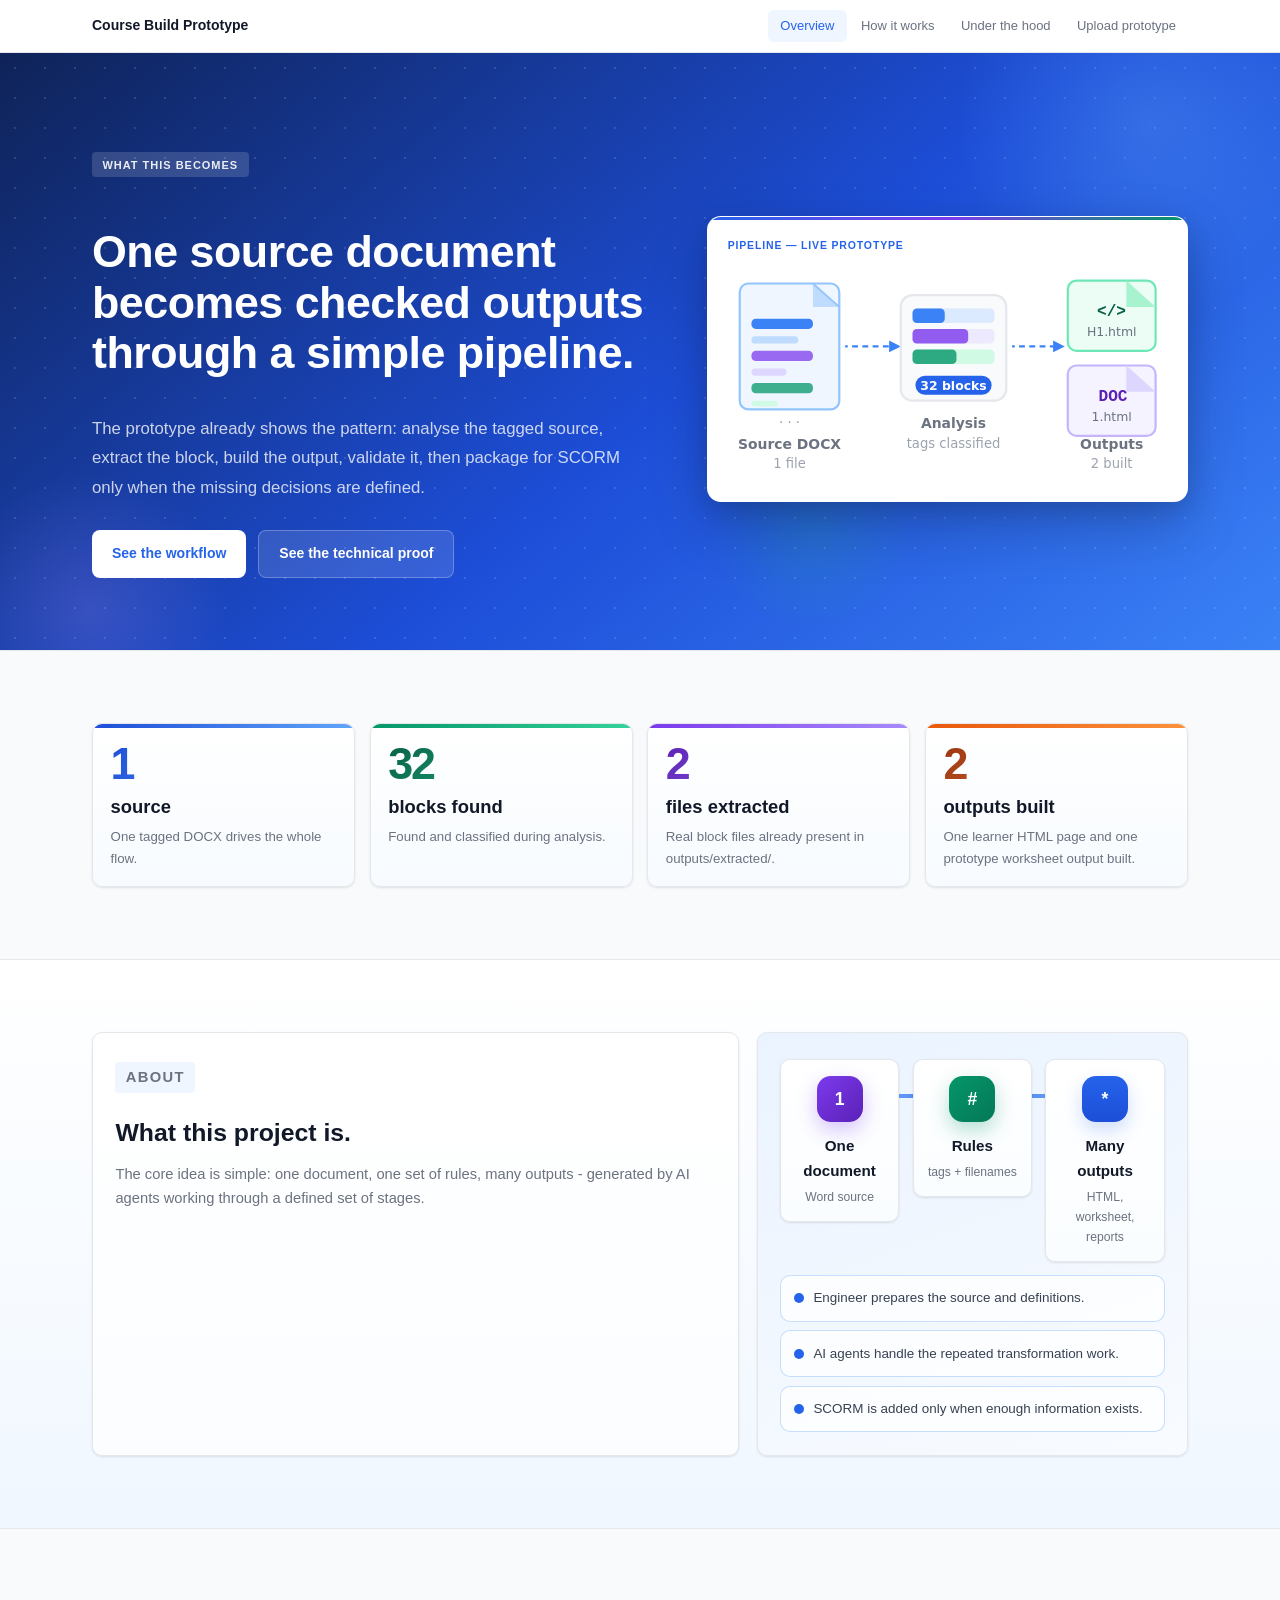
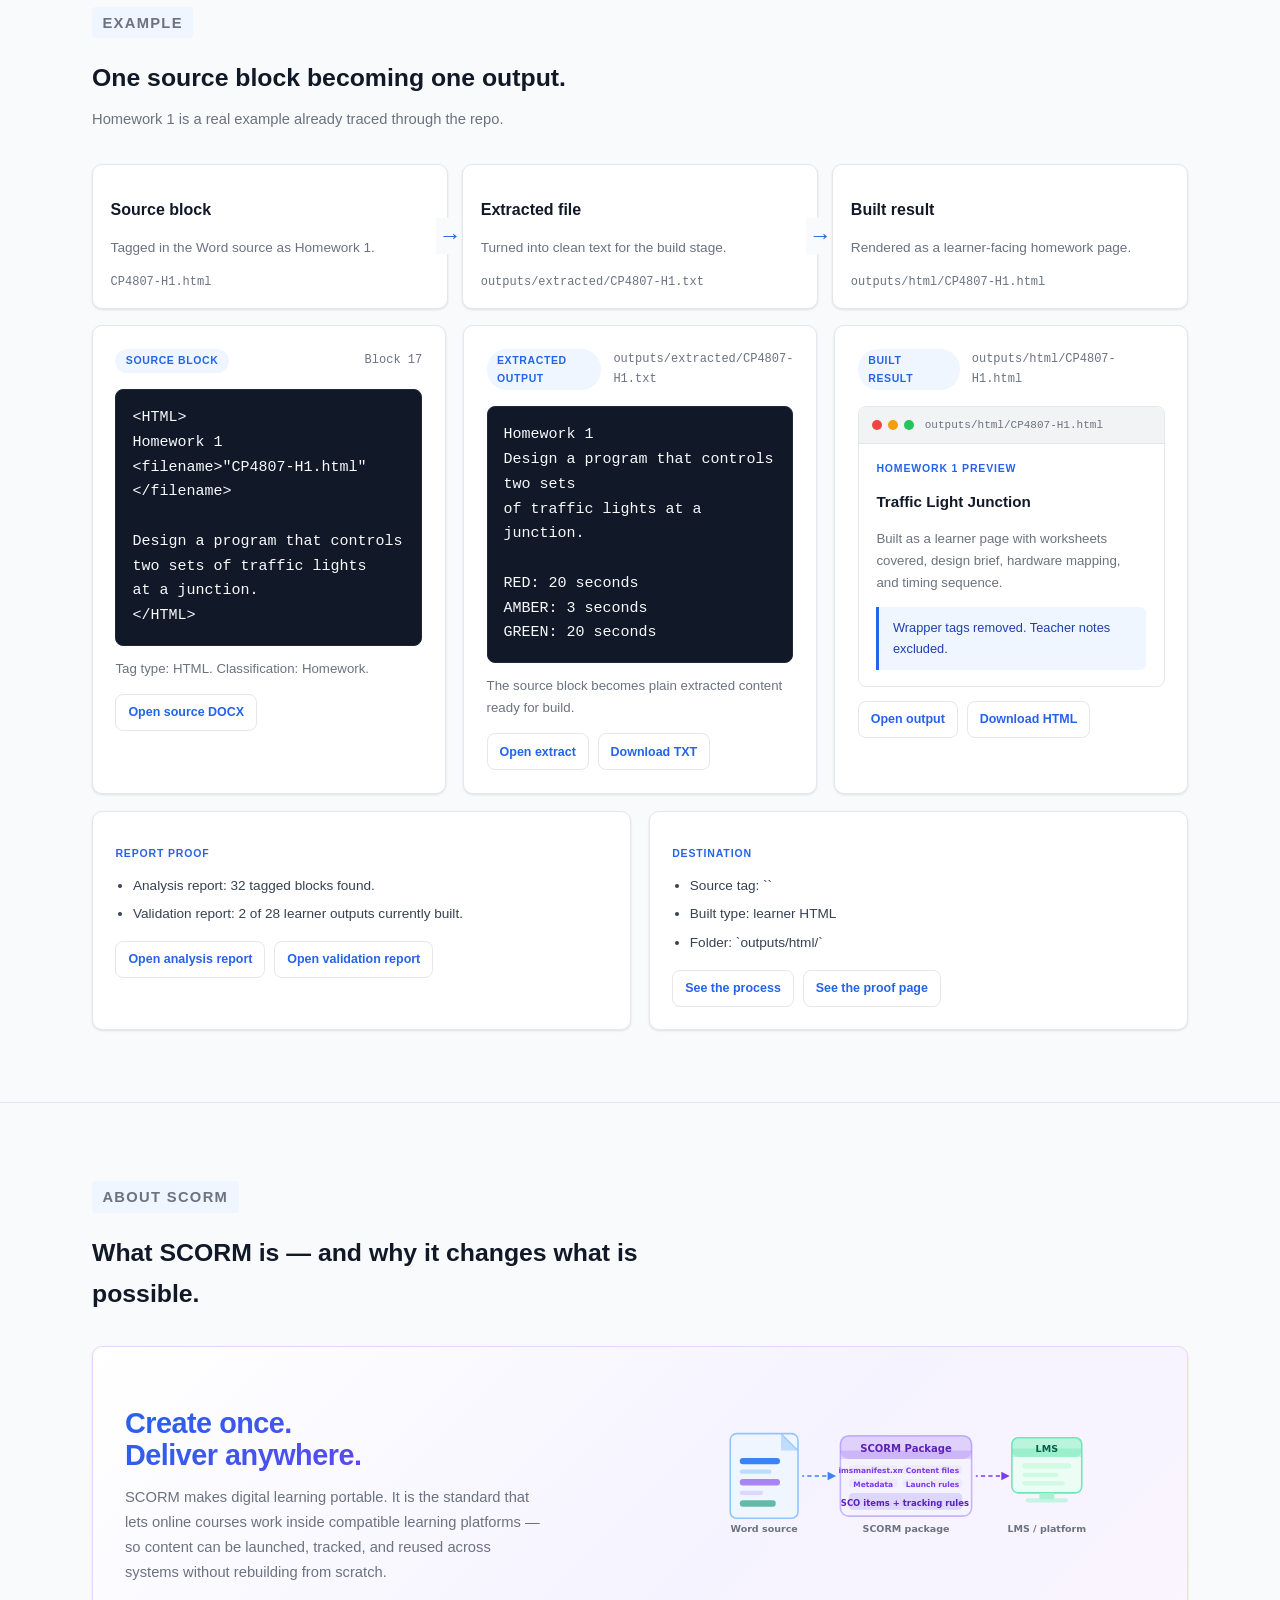
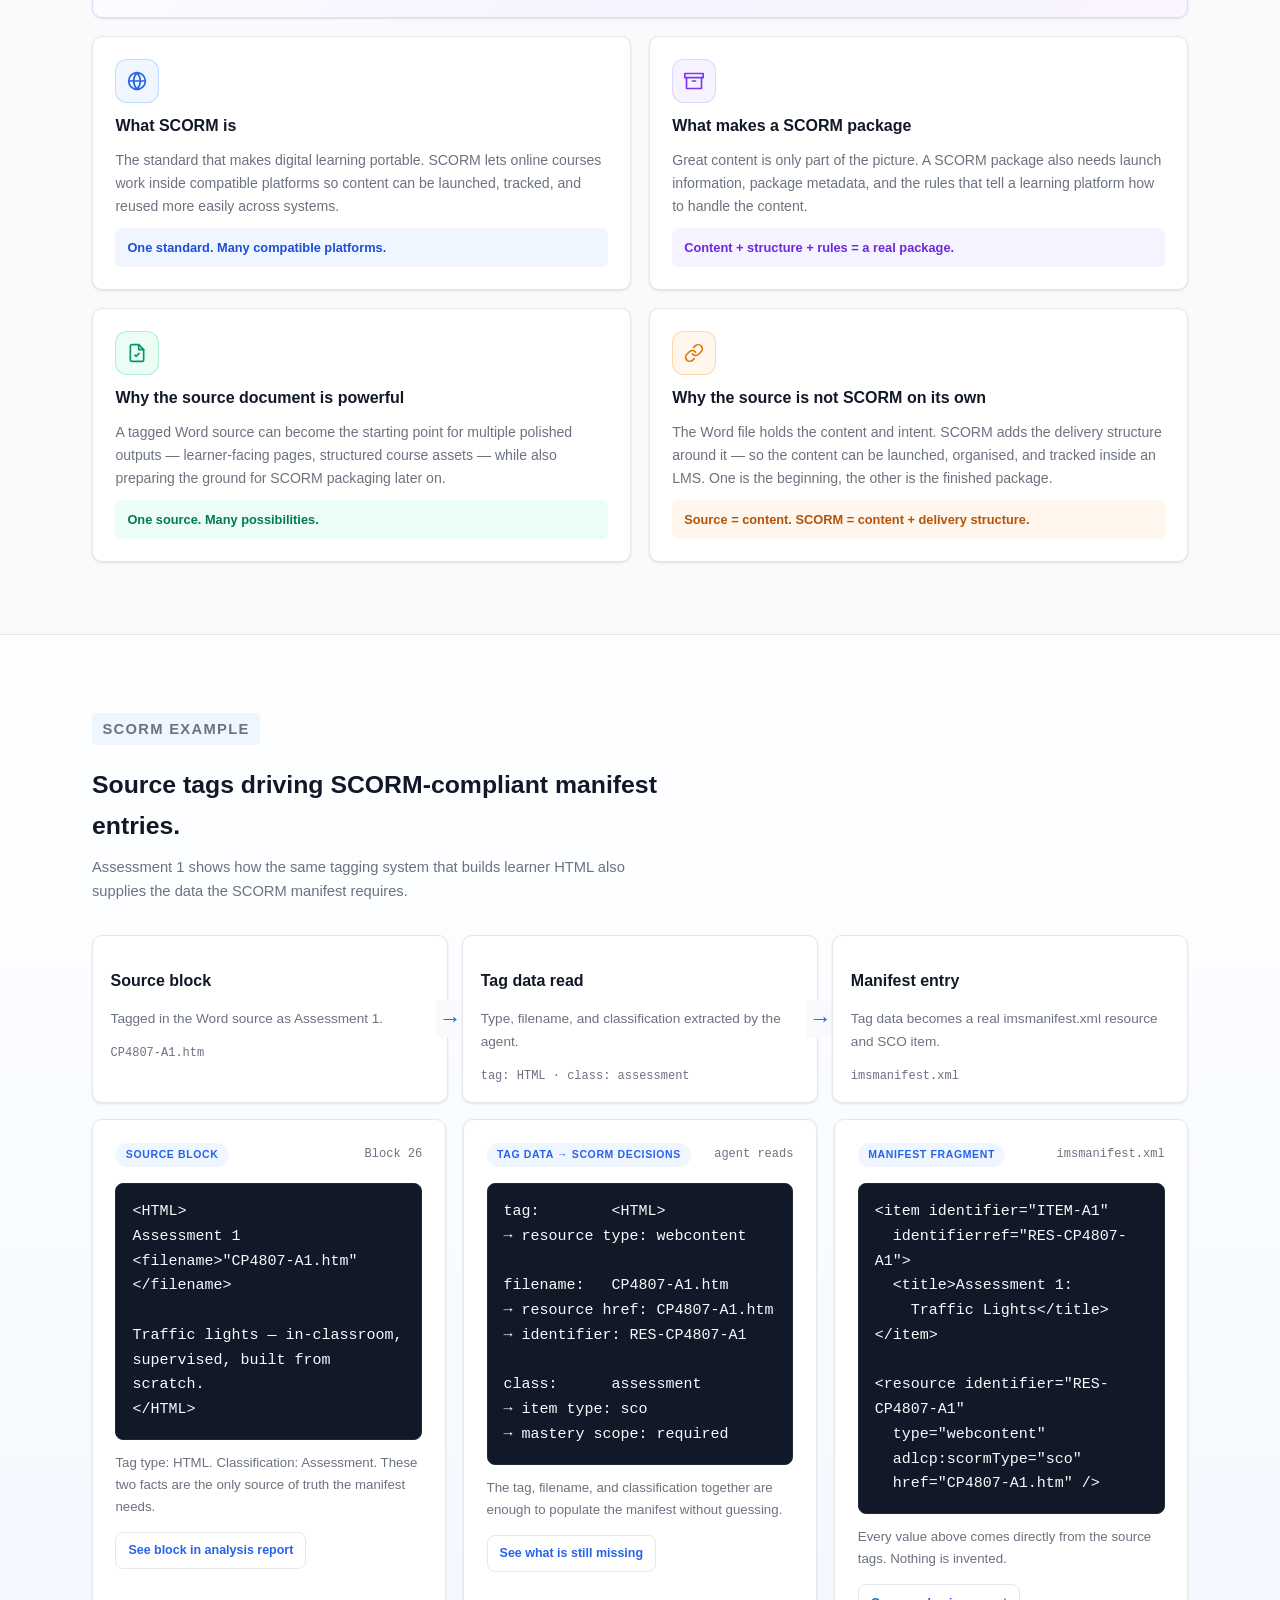
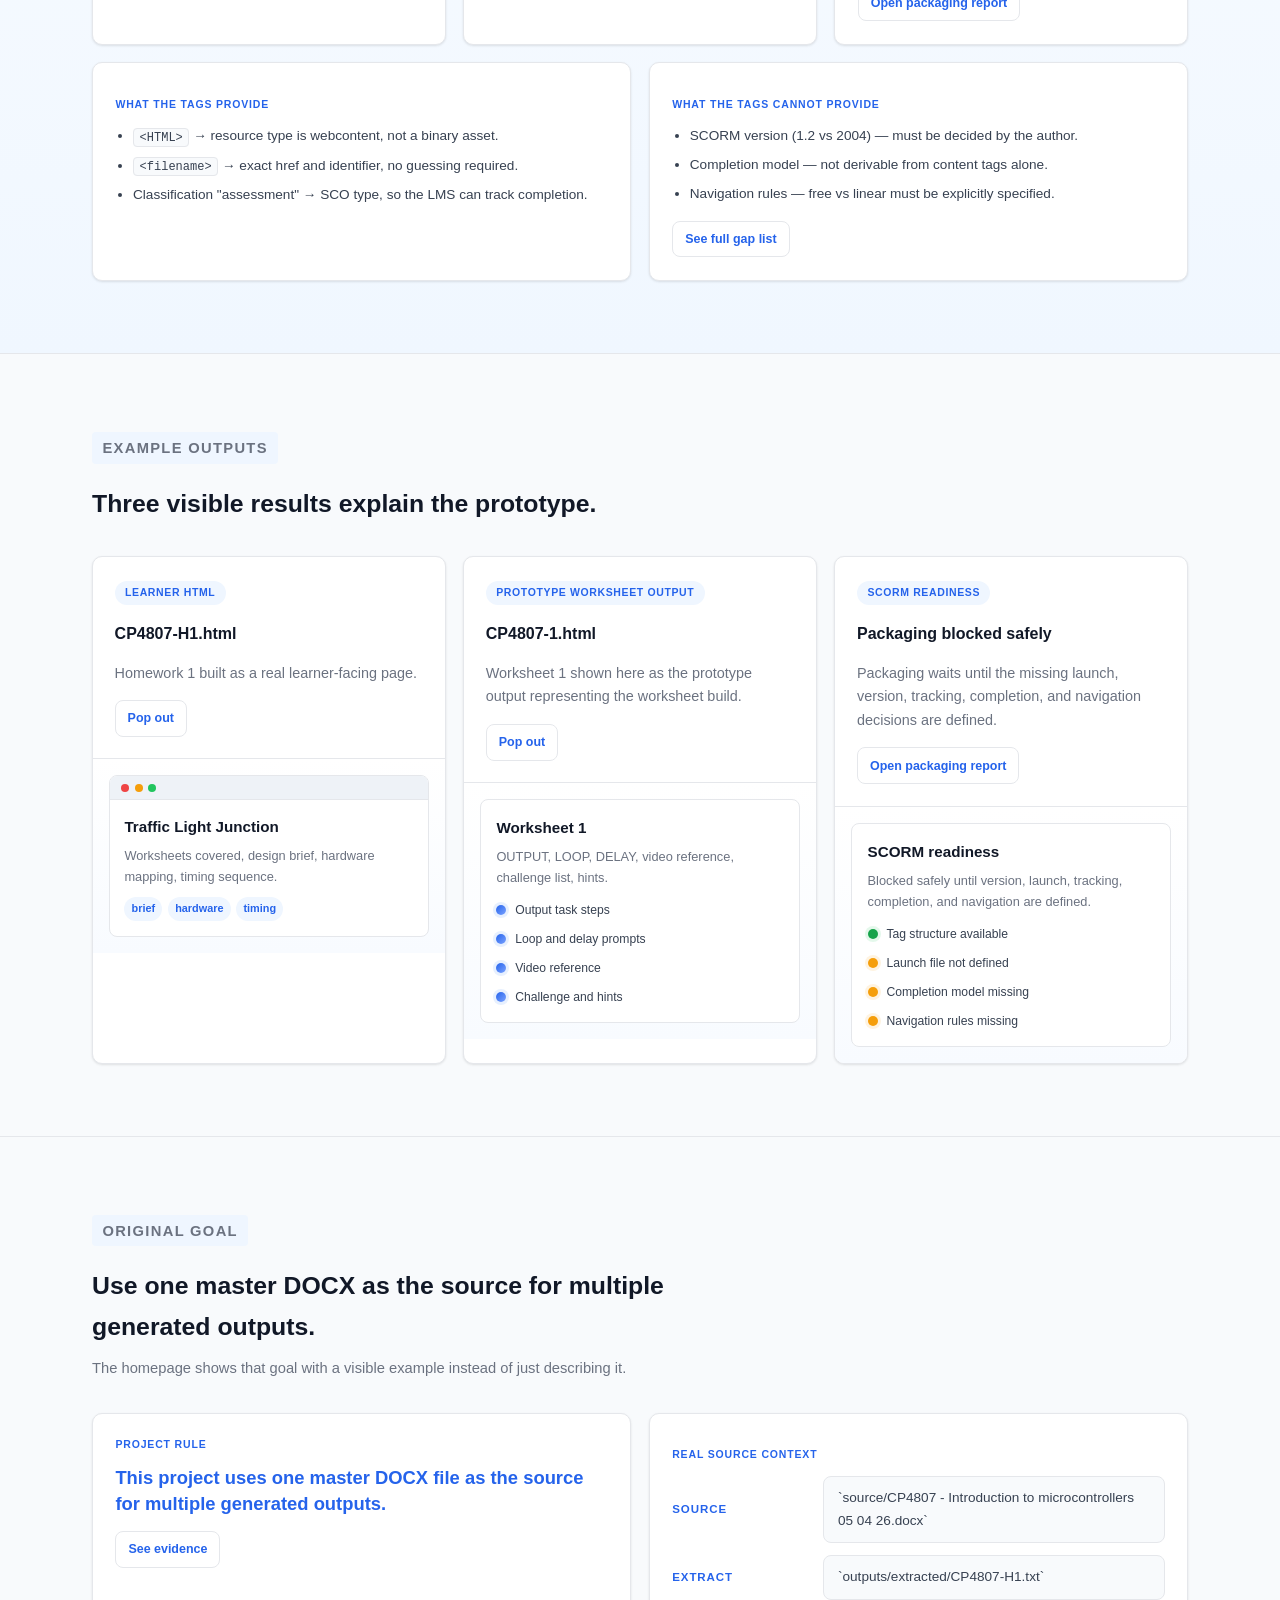
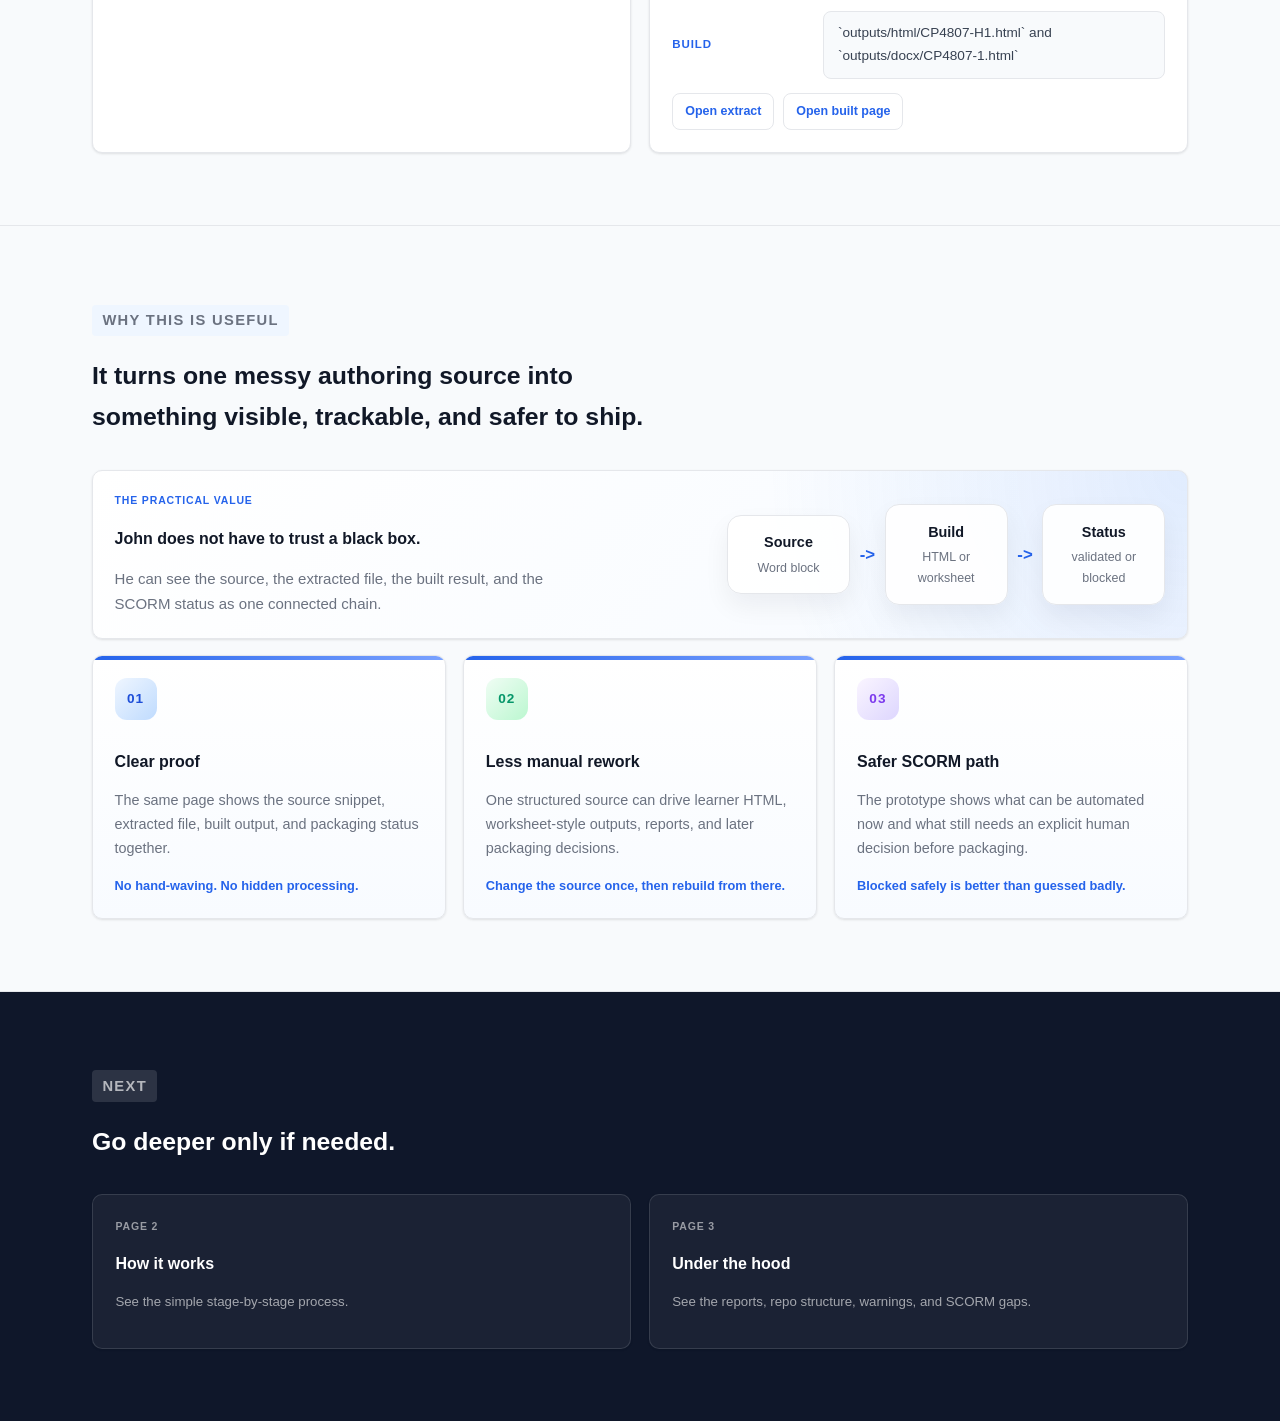
==== commit b527b0e1: "Update site pages and ignore local Claude settings" ====
--- a/index.html
+++ b/index.html
@@ -21,6 +21,10 @@
 
   <main>
     <section class="hero">
+      <div class="hero-dot-grid" aria-hidden="true"></div>
+      <div class="hero-orb hero-orb-1" aria-hidden="true"></div>
+      <div class="hero-orb hero-orb-2" aria-hidden="true"></div>
+      <div class="hero-orb hero-orb-3" aria-hidden="true"></div>
       <div class="wrap simple-hero">
         <div class="simple-hero-copy">
           <p class="eyebrow">What This Becomes</p>
@@ -35,22 +39,58 @@
           </div>
         </div>
 
-        <aside class="hero-panel card">
-          <span class="mini-label">Prototype snapshot</span>
-          <div class="stack-sm">
-            <div class="mini-card">
-              <strong>32 tagged blocks found</strong>
-              <span>31 unique filenames, 1 duplicate, 1 missing extension.</span>
-            </div>
-            <div class="mini-card">
-              <strong>2 real files extracted</strong>
-              <span>`CP4807-1.txt` and `CP4807-H1.txt` are already in `outputs/extracted/`.</span>
-            </div>
-            <div class="mini-card">
-              <strong>2 real outputs built</strong>
-              <span>`CP4807-H1.html` and `CP4807-1.html` show the prototype working end to end.</span>
-            </div>
-          </div>
+        <aside class="hero-pipeline-card">
+          <span class="pipeline-card-label">Pipeline — live prototype</span>
+          <svg viewBox="0 0 300 155" fill="none" xmlns="http://www.w3.org/2000/svg" class="hero-pipeline-svg" aria-label="Diagram: source DOCX feeds 32 tagged blocks through analysis into 2 built outputs">
+            <!-- Source document -->
+            <rect x="8" y="14" width="68" height="86" rx="6" fill="#eff6ff" stroke="#93c5fd" stroke-width="1.5"/>
+            <path d="M58 14 L76 30 H58 Z" fill="#bfdbfe"/>
+            <line x1="58" y1="14" x2="76" y2="30" stroke="#93c5fd" stroke-width="1.2"/>
+            <!-- Tagged block lines in document -->
+            <rect x="16" y="38" width="42" height="7" rx="3" fill="#3b82f6"/>
+            <rect x="16" y="50" width="32" height="5" rx="2.5" fill="#bfdbfe"/>
+            <rect x="16" y="60" width="42" height="7" rx="3" fill="#7c3aed" opacity="0.75"/>
+            <rect x="16" y="72" width="24" height="5" rx="2.5" fill="#ddd6fe"/>
+            <rect x="16" y="82" width="42" height="7" rx="3" fill="#059669" opacity="0.75"/>
+            <rect x="16" y="94" width="18" height="4" rx="2" fill="#d1fae5"/>
+            <text x="42" y="112" text-anchor="middle" fill="#9ca3af" font-size="9" font-family="system-ui">· · ·</text>
+            <text x="42" y="127" text-anchor="middle" fill="#6b7280" font-size="9.5" font-weight="600" font-family="system-ui, sans-serif">Source DOCX</text>
+            <text x="42" y="140" text-anchor="middle" fill="#9ca3af" font-size="9" font-family="system-ui, sans-serif">1 file</text>
+            <!-- Animated connector 1 -->
+            <line x1="80" y1="57" x2="112" y2="57" stroke="#3b82f6" stroke-width="1.5" stroke-dasharray="4 3">
+              <animate attributeName="stroke-dashoffset" values="0;-14" dur="1.2s" repeatCount="indefinite"/>
+            </line>
+            <path d="M110 53 L118 57 L110 61" fill="#3b82f6"/>
+            <!-- Analysis box -->
+            <rect x="118" y="22" width="72" height="72" rx="8" fill="#f8fafc" stroke="#e5e7eb" stroke-width="1.5"/>
+            <rect x="126" y="31" width="56" height="10" rx="3" fill="#dbeafe"/>
+            <rect x="126" y="31" width="22" height="10" rx="3" fill="#3b82f6"/>
+            <rect x="126" y="45" width="56" height="10" rx="3" fill="#ede9fe"/>
+            <rect x="126" y="45" width="38" height="10" rx="3" fill="#7c3aed" opacity="0.8"/>
+            <rect x="126" y="59" width="56" height="10" rx="3" fill="#d1fae5"/>
+            <rect x="126" y="59" width="30" height="10" rx="3" fill="#059669" opacity="0.8"/>
+            <rect x="128" y="77" width="52" height="13" rx="6.5" fill="#2563eb"/>
+            <text x="154" y="87" text-anchor="middle" fill="white" font-size="8.5" font-weight="700" font-family="system-ui">32 blocks</text>
+            <text x="154" y="113" text-anchor="middle" fill="#6b7280" font-size="9.5" font-weight="600" font-family="system-ui">Analysis</text>
+            <text x="154" y="126" text-anchor="middle" fill="#9ca3af" font-size="9" font-family="system-ui">tags classified</text>
+            <!-- Animated connector 2 -->
+            <line x1="194" y1="57" x2="224" y2="57" stroke="#3b82f6" stroke-width="1.5" stroke-dasharray="4 3">
+              <animate attributeName="stroke-dashoffset" values="0;-14" dur="1.2s" repeatCount="indefinite" begin="0.6s"/>
+            </line>
+            <path d="M222 53 L230 57 L222 61" fill="#3b82f6"/>
+            <!-- HTML output -->
+            <rect x="232" y="12" width="60" height="48" rx="6" fill="#ecfdf5" stroke="#6ee7b7" stroke-width="1.5"/>
+            <path d="M272 12 L292 30 H272 Z" fill="#a7f3d0"/>
+            <text x="252" y="36" fill="#065f46" font-size="11" font-weight="700" font-family="monospace">&lt;/&gt;</text>
+            <text x="262" y="50" text-anchor="middle" fill="#6b7280" font-size="8.5" font-family="system-ui">H1.html</text>
+            <!-- DOC output -->
+            <rect x="232" y="70" width="60" height="48" rx="6" fill="#f5f3ff" stroke="#c4b5fd" stroke-width="1.5"/>
+            <path d="M272 70 L292 88 H272 Z" fill="#ddd6fe"/>
+            <text x="253" y="94" fill="#5b21b6" font-size="11" font-weight="700" font-family="monospace">DOC</text>
+            <text x="262" y="108" text-anchor="middle" fill="#6b7280" font-size="8.5" font-family="system-ui">1.html</text>
+            <text x="262" y="127" text-anchor="middle" fill="#6b7280" font-size="9.5" font-weight="600" font-family="system-ui">Outputs</text>
+            <text x="262" y="140" text-anchor="middle" fill="#9ca3af" font-size="9" font-family="system-ui">2 built</text>
+          </svg>
         </aside>
       </div>
     </section>
@@ -59,23 +99,23 @@
       <div class="wrap">
         <div class="proof-ribbon">
           <article class="proof-pill">
-            <div class="proof-icon">1</div>
-            <strong>1 source</strong>
+            <div class="proof-num">1</div>
+            <strong>source</strong>
             <span>One tagged DOCX drives the whole flow.</span>
           </article>
           <article class="proof-pill">
-            <div class="proof-icon">32</div>
-            <strong>32 blocks</strong>
+            <div class="proof-num">32</div>
+            <strong>blocks found</strong>
             <span>Found and classified during analysis.</span>
           </article>
           <article class="proof-pill">
-            <div class="proof-icon">2</div>
-            <strong>2 extracts</strong>
-            <span>Real block files already present in `outputs/extracted/`.</span>
+            <div class="proof-num">2</div>
+            <strong>files extracted</strong>
+            <span>Real block files already present in outputs/extracted/.</span>
           </article>
           <article class="proof-pill">
-            <div class="proof-icon">2</div>
-            <strong>2 outputs</strong>
+            <div class="proof-num">2</div>
+            <strong>outputs built</strong>
             <span>One learner HTML page and one prototype worksheet output built.</span>
           </article>
         </div>
@@ -241,6 +281,124 @@
               <a class="mini-action" href="workflow.html">See the process</a>
               <a class="mini-action" href="backend.html">See the proof page</a>
             </div>
+          </article>
+        </div>
+      </div>
+    </section>
+
+    <section class="section scorm-explainer">
+      <div class="wrap">
+        <div class="section-heading narrow-heading">
+          <p class="eyebrow">About SCORM</p>
+          <h2>What SCORM is — and why it changes what is possible.</h2>
+        </div>
+
+        <div class="scorm-flow-banner card">
+          <div class="scorm-flow-copy">
+            <p class="scorm-flow-tagline">Create once.<br>Deliver anywhere.</p>
+            <p>SCORM makes digital learning portable. It is the standard that lets online courses work inside compatible learning platforms — so content can be launched, tracked, and reused across systems without rebuilding from scratch.</p>
+          </div>
+          <div class="scorm-flow-diagram">
+            <svg viewBox="0 0 340 112" fill="none" xmlns="http://www.w3.org/2000/svg" aria-label="Flow: Word source document becomes a SCORM package which delivers to an LMS">
+              <!-- Word document -->
+              <rect x="4" y="10" width="64" height="80" rx="6" fill="#eff6ff" stroke="#93c5fd" stroke-width="1.5"/>
+              <path d="M52 10 L68 26 H52 Z" fill="#bfdbfe"/>
+              <line x1="52" y1="10" x2="68" y2="26" stroke="#93c5fd" stroke-width="1"/>
+              <rect x="13" y="33" width="38" height="6" rx="3" fill="#3b82f6"/>
+              <rect x="13" y="44" width="30" height="4" rx="2" fill="#bfdbfe"/>
+              <rect x="13" y="53" width="38" height="6" rx="3" fill="#7c3aed" opacity="0.6"/>
+              <rect x="13" y="64" width="22" height="4" rx="2" fill="#ddd6fe"/>
+              <rect x="13" y="73" width="34" height="6" rx="3" fill="#059669" opacity="0.6"/>
+              <text x="36" y="103" text-anchor="middle" fill="#6b7280" font-size="9" font-weight="600" font-family="system-ui">Word source</text>
+              <!-- Arrow 1 -->
+              <line x1="72" y1="50" x2="98" y2="50" stroke="#3b82f6" stroke-width="1.5" stroke-dasharray="4 3">
+                <animate attributeName="stroke-dashoffset" values="0;-14" dur="1.2s" repeatCount="indefinite"/>
+              </line>
+              <path d="M96 46 L104 50 L96 54" fill="#3b82f6"/>
+              <!-- SCORM Package -->
+              <rect x="108" y="12" width="124" height="76" rx="8" fill="#f5f3ff" stroke="#c4b5fd" stroke-width="1.5"/>
+              <rect x="108" y="12" width="124" height="22" rx="8" fill="#7c3aed" opacity="0.18"/>
+              <rect x="108" y="26" width="124" height="8" fill="#7c3aed" opacity="0.18"/>
+              <text x="170" y="27" text-anchor="middle" fill="#5b21b6" font-size="9.5" font-weight="700" font-family="system-ui">SCORM Package</text>
+              <rect x="116" y="40" width="46" height="8" rx="3" fill="#ede9fe"/>
+              <text x="139" y="47.5" text-anchor="middle" fill="#7c3aed" font-size="7" font-weight="600" font-family="system-ui">imsmanifest.xml</text>
+              <rect x="167" y="40" width="56" height="8" rx="3" fill="#ede9fe"/>
+              <text x="195" y="47.5" text-anchor="middle" fill="#7c3aed" font-size="7" font-weight="600" font-family="system-ui">Content files</text>
+              <rect x="116" y="53" width="46" height="8" rx="3" fill="#ede9fe"/>
+              <text x="139" y="60.5" text-anchor="middle" fill="#7c3aed" font-size="7" font-weight="600" font-family="system-ui">Metadata</text>
+              <rect x="167" y="53" width="56" height="8" rx="3" fill="#ede9fe"/>
+              <text x="195" y="60.5" text-anchor="middle" fill="#7c3aed" font-size="7" font-weight="600" font-family="system-ui">Launch rules</text>
+              <rect x="116" y="66" width="107" height="16" rx="4" fill="#ddd6fe"/>
+              <text x="169" y="78" text-anchor="middle" fill="#5b21b6" font-size="8" font-weight="600" font-family="system-ui">SCO items + tracking rules</text>
+              <text x="170" y="103" text-anchor="middle" fill="#6b7280" font-size="9" font-weight="600" font-family="system-ui">SCORM package</text>
+              <!-- Arrow 2 -->
+              <line x1="236" y1="50" x2="262" y2="50" stroke="#7c3aed" stroke-width="1.5" stroke-dasharray="4 3">
+                <animate attributeName="stroke-dashoffset" values="0;-14" dur="1.2s" repeatCount="indefinite" begin="0.6s"/>
+              </line>
+              <path d="M260 46 L268 50 L260 54" fill="#7c3aed"/>
+              <!-- LMS screen -->
+              <rect x="270" y="14" width="66" height="52" rx="6" fill="#ecfdf5" stroke="#6ee7b7" stroke-width="1.5"/>
+              <rect x="270" y="14" width="66" height="18" rx="6" fill="#6ee7b7" opacity="0.4"/>
+              <rect x="270" y="24" width="66" height="8" fill="#6ee7b7" opacity="0.4"/>
+              <text x="303" y="27" text-anchor="middle" fill="#065f46" font-size="9" font-weight="700" font-family="system-ui">LMS</text>
+              <rect x="280" y="38" width="46" height="5" rx="2.5" fill="#d1fae5"/>
+              <rect x="280" y="47" width="34" height="4" rx="2" fill="#d1fae5"/>
+              <rect x="280" y="55" width="40" height="4" rx="2" fill="#d1fae5"/>
+              <rect x="296" y="66" width="14" height="6" rx="1" fill="#a7f3d0"/>
+              <rect x="283" y="71" width="40" height="4" rx="2" fill="#a7f3d0" opacity="0.6"/>
+              <text x="303" y="103" text-anchor="middle" fill="#6b7280" font-size="9" font-weight="600" font-family="system-ui">LMS / platform</text>
+            </svg>
+          </div>
+        </div>
+
+        <div class="grid two-up scorm-concepts">
+          <article class="card scorm-card">
+            <div class="scorm-card-icon scorm-icon-blue">
+              <svg width="20" height="20" viewBox="0 0 24 24" fill="none" stroke="currentColor" stroke-width="2" stroke-linecap="round" stroke-linejoin="round" aria-hidden="true">
+                <circle cx="12" cy="12" r="10"/><line x1="2" y1="12" x2="22" y2="12"/>
+                <path d="M12 2a15.3 15.3 0 0 1 4 10 15.3 15.3 0 0 1-4 10 15.3 15.3 0 0 1-4-10 15.3 15.3 0 0 1 4-10z"/>
+              </svg>
+            </div>
+            <h3>What SCORM is</h3>
+            <p>The standard that makes digital learning portable. SCORM lets online courses work inside compatible platforms so content can be launched, tracked, and reused more easily across systems.</p>
+            <div class="scorm-card-insight">One standard. Many compatible platforms.</div>
+          </article>
+
+          <article class="card scorm-card">
+            <div class="scorm-card-icon scorm-icon-purple">
+              <svg width="20" height="20" viewBox="0 0 24 24" fill="none" stroke="currentColor" stroke-width="2" stroke-linecap="round" stroke-linejoin="round" aria-hidden="true">
+                <polyline points="21 8 21 21 3 21 3 8"/><rect x="1" y="3" width="22" height="5"/>
+                <line x1="10" y1="12" x2="14" y2="12"/>
+              </svg>
+            </div>
+            <h3>What makes a SCORM package</h3>
+            <p>Great content is only part of the picture. A SCORM package also needs launch information, package metadata, and the rules that tell a learning platform how to handle the content.</p>
+            <div class="scorm-card-insight">Content + structure + rules = a real package.</div>
+          </article>
+
+          <article class="card scorm-card">
+            <div class="scorm-card-icon scorm-icon-green">
+              <svg width="20" height="20" viewBox="0 0 24 24" fill="none" stroke="currentColor" stroke-width="2" stroke-linecap="round" stroke-linejoin="round" aria-hidden="true">
+                <path d="M14 2H6a2 2 0 0 0-2 2v16a2 2 0 0 0 2 2h12a2 2 0 0 0 2-2V8z"/>
+                <polyline points="14 2 14 8 20 8"/>
+                <path d="M9.5 14.5 11 16l3.5-3.5"/>
+              </svg>
+            </div>
+            <h3>Why the source document is powerful</h3>
+            <p>A tagged Word source can become the starting point for multiple polished outputs — learner-facing pages, structured course assets — while also preparing the ground for SCORM packaging later on.</p>
+            <div class="scorm-card-insight">One source. Many possibilities.</div>
+          </article>
+
+          <article class="card scorm-card">
+            <div class="scorm-card-icon scorm-icon-amber">
+              <svg width="20" height="20" viewBox="0 0 24 24" fill="none" stroke="currentColor" stroke-width="2" stroke-linecap="round" stroke-linejoin="round" aria-hidden="true">
+                <path d="M10 13a5 5 0 0 0 7.54.54l3-3a5 5 0 0 0-7.07-7.07l-1.72 1.71"/>
+                <path d="M14 11a5 5 0 0 0-7.54-.54l-3 3a5 5 0 0 0 7.07 7.07l1.71-1.71"/>
+              </svg>
+            </div>
+            <h3>Why the source is not SCORM on its own</h3>
+            <p>The Word file holds the content and intent. SCORM adds the delivery structure around it — so the content can be launched, organised, and tracked inside an LMS. One is the beginning, the other is the finished package.</p>
+            <div class="scorm-card-insight">Source = content. SCORM = content + delivery structure.</div>
           </article>
         </div>
       </div>
--- a/styles.css
+++ b/styles.css
@@ -1444,3 +1444,777 @@
     padding: 0.8rem;
   }
 }
+
+/* =====================================================
+   VISUAL ENHANCEMENTS
+   ===================================================== */
+
+/* Hero animated decorations */
+.hero,
+.hero-overview,
+.hero-workflow,
+.hero-backend {
+  position: relative;
+  overflow: hidden;
+}
+
+.hero-dot-grid {
+  position: absolute;
+  inset: 0;
+  background-image: radial-gradient(rgba(255,255,255,0.13) 1.5px, transparent 1.5px);
+  background-size: 30px 30px;
+  pointer-events: none;
+  z-index: 0;
+}
+
+.hero .wrap,
+.hero-overview .wrap,
+.hero-workflow .wrap,
+.hero-backend .wrap {
+  position: relative;
+  z-index: 1;
+}
+
+.hero-orb {
+  position: absolute;
+  border-radius: 50%;
+  pointer-events: none;
+  z-index: 0;
+}
+
+.hero-orb-1 {
+  width: 420px;
+  height: 420px;
+  top: -140px;
+  right: -80px;
+  background: radial-gradient(circle, rgba(96,165,250,0.3) 0%, transparent 65%);
+  animation: orb-drift 9s ease-in-out infinite;
+}
+
+.hero-orb-2 {
+  width: 300px;
+  height: 300px;
+  bottom: -110px;
+  left: -60px;
+  background: radial-gradient(circle, rgba(167,139,250,0.22) 0%, transparent 65%);
+  animation: orb-drift 12s ease-in-out infinite reverse;
+}
+
+.hero-orb-3 {
+  width: 220px;
+  height: 220px;
+  bottom: 10px;
+  right: 28%;
+  background: radial-gradient(circle, rgba(34,197,94,0.13) 0%, transparent 65%);
+  animation: orb-drift 7s ease-in-out infinite 2s;
+}
+
+@keyframes orb-drift {
+  0%, 100% { transform: translate(0, 0) scale(1); }
+  33%       { transform: translate(12px, -18px) scale(1.04); }
+  66%       { transform: translate(-10px, 10px) scale(0.96); }
+}
+
+/* Hero pipeline card (replaces hero-panel) */
+.hero-pipeline-card {
+  background: white;
+  border-radius: 14px;
+  padding: 1.25rem 1.25rem 0.75rem;
+  box-shadow: 0 24px 60px rgba(0,0,0,0.2), 0 8px 24px rgba(0,0,0,0.12);
+  border: 1px solid rgba(255,255,255,0.5);
+  position: relative;
+  overflow: hidden;
+}
+
+.hero-pipeline-card::before {
+  content: "";
+  position: absolute;
+  inset: 0 0 auto 0;
+  height: 3px;
+  background: linear-gradient(90deg, #2563eb 0%, #7c3aed 50%, #059669 100%);
+}
+
+.pipeline-card-label {
+  display: block;
+  font-size: 10.5px;
+  font-weight: 700;
+  text-transform: uppercase;
+  letter-spacing: 0.08em;
+  color: var(--accent);
+  margin-bottom: 0.5rem;
+}
+
+.hero-pipeline-svg {
+  width: 100%;
+  height: auto;
+  display: block;
+}
+
+/* Large gradient stat numbers in proof pills */
+.proof-num {
+  font-size: 2.8rem;
+  font-weight: 900;
+  line-height: 1;
+  letter-spacing: -2px;
+  margin-bottom: 0.35rem;
+}
+
+.proof-pill:nth-child(1) .proof-num {
+  background: linear-gradient(135deg, #1d4ed8, #60a5fa);
+  -webkit-background-clip: text;
+  -webkit-text-fill-color: transparent;
+  background-clip: text;
+}
+.proof-pill:nth-child(2) .proof-num {
+  background: linear-gradient(135deg, #065f46, #34d399);
+  -webkit-background-clip: text;
+  -webkit-text-fill-color: transparent;
+  background-clip: text;
+}
+.proof-pill:nth-child(3) .proof-num {
+  background: linear-gradient(135deg, #5b21b6, #a78bfa);
+  -webkit-background-clip: text;
+  -webkit-text-fill-color: transparent;
+  background-clip: text;
+}
+.proof-pill:nth-child(4) .proof-num {
+  background: linear-gradient(135deg, #9a3412, #fb923c);
+  -webkit-background-clip: text;
+  -webkit-text-fill-color: transparent;
+  background-clip: text;
+}
+
+/* Color-code proof pill top bars */
+.proof-pill:nth-child(1)::before { background: linear-gradient(90deg, #1d4ed8, #60a5fa); }
+.proof-pill:nth-child(2)::before { background: linear-gradient(90deg, #059669, #34d399); }
+.proof-pill:nth-child(3)::before { background: linear-gradient(90deg, #7c3aed, #a78bfa); }
+.proof-pill:nth-child(4)::before { background: linear-gradient(90deg, #ea580c, #fb923c); }
+
+/* Color-code about node icons */
+.about-node-graphic:nth-child(1) .about-icon {
+  background: linear-gradient(135deg, #2563eb 0%, #1d4ed8 100%);
+  box-shadow: 0 8px 20px rgba(37,99,235,0.3);
+}
+.about-node-graphic:nth-child(2) .about-icon {
+  background: linear-gradient(135deg, #7c3aed 0%, #5b21b6 100%);
+  box-shadow: 0 8px 20px rgba(124,58,237,0.3);
+}
+.about-node-graphic:nth-child(3) .about-icon {
+  background: linear-gradient(135deg, #059669 0%, #047857 100%);
+  box-shadow: 0 8px 20px rgba(5,150,105,0.3);
+}
+
+/* Nicer arrow on visual flow nodes */
+.visual-node::after {
+  content: "→";
+  font-size: 1.4rem;
+  right: -1.1rem;
+  color: var(--accent);
+}
+
+/* Micro-lift on card hover */
+.card {
+  transition: box-shadow 0.2s ease, transform 0.2s ease;
+}
+.card:hover {
+  box-shadow: 0 10px 32px rgba(37,99,235,0.13), 0 2px 8px rgba(0,0,0,0.05);
+  transform: translateY(-2px);
+}
+
+/* Benefit number icons with gradient */
+.benefit-icon {
+  background: linear-gradient(135deg, var(--accent-light), #dbeafe);
+  font-size: 0.85rem;
+}
+.benefit-card-strong:nth-child(1) .benefit-icon { background: linear-gradient(135deg, #eff6ff, #bfdbfe); color: #1d4ed8; }
+.benefit-card-strong:nth-child(2) .benefit-icon { background: linear-gradient(135deg, #f0fdf4, #bbf7d0); color: #059669; }
+.benefit-card-strong:nth-child(3) .benefit-icon { background: linear-gradient(135deg, #faf5ff, #ddd6fe); color: #7c3aed; }
+
+/* Section tint subtle radial glow */
+.section-tint {
+  background: linear-gradient(180deg, var(--white) 0%, #f0f7ff 100%);
+}
+
+/* =====================================================
+   SCORM EXPLAINER SECTION
+   ===================================================== */
+
+.scorm-flow-banner {
+  display: grid;
+  grid-template-columns: 1fr 1fr;
+  gap: 2rem;
+  align-items: center;
+  padding: 2rem;
+  margin-bottom: 1.1rem;
+  background: linear-gradient(135deg, #ffffff 0%, #f5f3ff 60%, #faf5ff 100%);
+  border: 1px solid #e9d5ff;
+}
+
+.scorm-flow-copy {
+  max-width: 420px;
+}
+
+.scorm-flow-tagline {
+  font-size: 1.8rem;
+  font-weight: 900;
+  line-height: 1.1;
+  letter-spacing: -0.5px;
+  background: linear-gradient(135deg, #2563eb, #7c3aed);
+  -webkit-background-clip: text;
+  -webkit-text-fill-color: transparent;
+  background-clip: text;
+  margin-bottom: 0.85rem;
+}
+
+.scorm-flow-copy p:not(.scorm-flow-tagline) {
+  font-size: 0.92rem;
+  color: var(--text-soft);
+  line-height: 1.7;
+  margin: 0;
+}
+
+.scorm-flow-diagram {
+  display: flex;
+  align-items: center;
+  justify-content: center;
+}
+
+.scorm-flow-diagram svg {
+  width: 100%;
+  max-width: 360px;
+  height: auto;
+  display: block;
+}
+
+.scorm-concepts {
+  margin-top: 0;
+}
+
+.scorm-card {
+  padding: 1.4rem;
+  display: flex;
+  flex-direction: column;
+  gap: 0.6rem;
+}
+
+.scorm-card h3 {
+  font-size: 1rem;
+  margin: 0;
+}
+
+.scorm-card p {
+  font-size: 0.88rem;
+  color: var(--text-soft);
+  line-height: 1.65;
+  margin: 0;
+  flex: 1;
+}
+
+.scorm-card-icon {
+  width: 44px;
+  height: 44px;
+  border-radius: 12px;
+  display: flex;
+  align-items: center;
+  justify-content: center;
+  flex-shrink: 0;
+}
+
+.scorm-icon-blue  { background: #eff6ff; color: #2563eb; box-shadow: inset 0 0 0 1px #bfdbfe; }
+.scorm-icon-purple { background: #f5f3ff; color: #7c3aed; box-shadow: inset 0 0 0 1px #ddd6fe; }
+.scorm-icon-green  { background: #ecfdf5; color: #059669; box-shadow: inset 0 0 0 1px #a7f3d0; }
+.scorm-icon-amber  { background: #fff7ed; color: #d97706; box-shadow: inset 0 0 0 1px #fed7aa; }
+
+.scorm-card-insight {
+  margin-top: auto;
+  padding: 0.55rem 0.75rem;
+  border-radius: 6px;
+  font-size: 0.8rem;
+  font-weight: 700;
+}
+
+.scorm-card:nth-child(1) .scorm-card-insight { background: #eff6ff; color: #1d4ed8; }
+.scorm-card:nth-child(2) .scorm-card-insight { background: #f5f3ff; color: #6d28d9; }
+.scorm-card:nth-child(3) .scorm-card-insight { background: #ecfdf5; color: #047857; }
+.scorm-card:nth-child(4) .scorm-card-insight { background: #fff7ed; color: #b45309; }
+
+@media (max-width: 900px) {
+  .scorm-flow-banner {
+    grid-template-columns: 1fr;
+  }
+  .scorm-flow-tagline {
+    font-size: 1.5rem;
+  }
+}
+
+/* =====================================================
+   WORKFLOW PAGE
+   ===================================================== */
+
+/* At A Glance — 3-phase overview banner */
+.wf-overview {
+  display: grid;
+  grid-template-columns: 1fr auto 1fr auto 1fr;
+  gap: 0;
+  align-items: stretch;
+  margin-top: 1rem;
+  border: 1px solid var(--border);
+  border-radius: 14px;
+  overflow: hidden;
+  box-shadow: var(--shadow-md);
+}
+
+.wf-phase {
+  padding: 1.75rem 1.5rem;
+}
+
+.wf-phase-human {
+  background: linear-gradient(160deg, #eff6ff 0%, #dbeafe 100%);
+  border-right: 1px solid var(--border);
+}
+.wf-phase-ai {
+  background: linear-gradient(160deg, #f5f3ff 0%, #ede9fe 100%);
+  border-right: 1px solid var(--border);
+}
+.wf-phase-output {
+  background: linear-gradient(160deg, #ecfdf5 0%, #d1fae5 100%);
+}
+
+.wf-phase-head {
+  display: flex;
+  align-items: center;
+  gap: 0.6rem;
+  margin-bottom: 0.75rem;
+}
+
+.wf-phase-icon {
+  width: 36px;
+  height: 36px;
+  border-radius: 10px;
+  display: flex;
+  align-items: center;
+  justify-content: center;
+  flex-shrink: 0;
+}
+
+.wf-icon-human  { background: #2563eb; color: white; box-shadow: 0 4px 12px rgba(37,99,235,0.3); }
+.wf-icon-ai     { background: #7c3aed; color: white; box-shadow: 0 4px 12px rgba(124,58,237,0.3); }
+.wf-icon-output { background: #059669; color: white; box-shadow: 0 4px 12px rgba(5,150,105,0.3); }
+
+.wf-phase-role {
+  font-size: 11px;
+  font-weight: 800;
+  text-transform: uppercase;
+  letter-spacing: 0.08em;
+}
+
+.wf-phase-human  .wf-phase-role { color: #1d4ed8; }
+.wf-phase-ai     .wf-phase-role { color: #6d28d9; }
+.wf-phase-output .wf-phase-role { color: #047857; }
+
+.wf-phase h3 {
+  font-size: 1.05rem;
+  margin: 0 0 0.4rem;
+  color: var(--text);
+}
+
+.wf-phase p {
+  font-size: 0.86rem;
+  color: var(--text-soft);
+  margin: 0 0 1rem;
+  line-height: 1.6;
+}
+
+.wf-phase-chips {
+  display: flex;
+  flex-wrap: wrap;
+  gap: 0.35rem;
+}
+
+.wf-phase-chips span {
+  padding: 0.22rem 0.6rem;
+  border-radius: 999px;
+  font-size: 0.72rem;
+  font-weight: 600;
+}
+
+.wf-phase-human  .wf-phase-chips span { background: rgba(37,99,235,0.12); color: #1d4ed8; }
+.wf-phase-ai     .wf-phase-chips span { background: rgba(124,58,237,0.12); color: #6d28d9; }
+.wf-phase-output .wf-phase-chips span { background: rgba(5,150,105,0.12);  color: #047857; }
+
+.wf-phase-arrow {
+  display: flex;
+  align-items: center;
+  justify-content: center;
+  padding: 0 0.5rem;
+  background: white;
+  border-left: 1px solid var(--border);
+  border-right: 1px solid var(--border);
+}
+
+/* Engineer steps — numbered card list */
+.eng-steps {
+  display: grid;
+  grid-template-columns: 1fr 1fr;
+  gap: 0.9rem;
+}
+
+.eng-step {
+  display: flex;
+  gap: 1rem;
+  padding: 1.35rem;
+  align-items: flex-start;
+  border-left: 3px solid transparent;
+  transition: border-color 0.2s;
+}
+
+.eng-step:nth-child(1) { border-left-color: #2563eb; }
+.eng-step:nth-child(2) { border-left-color: #3b82f6; }
+.eng-step:nth-child(3) { border-left-color: #60a5fa; }
+.eng-step:nth-child(4) { border-left-color: #7c3aed; }
+.eng-step:nth-child(5) { border-left-color: #059669; }
+
+.eng-step-last {
+  grid-column: span 2;
+}
+
+.eng-step-num {
+  width: 38px;
+  height: 38px;
+  border-radius: 50%;
+  display: flex;
+  align-items: center;
+  justify-content: center;
+  font-size: 1rem;
+  font-weight: 800;
+  color: white;
+  flex-shrink: 0;
+  line-height: 1;
+}
+
+.eng-step:nth-child(1) .eng-step-num { background: linear-gradient(135deg, #2563eb, #3b82f6); box-shadow: 0 4px 12px rgba(37,99,235,0.3); }
+.eng-step:nth-child(2) .eng-step-num { background: linear-gradient(135deg, #3b82f6, #60a5fa); box-shadow: 0 4px 12px rgba(59,130,246,0.3); }
+.eng-step:nth-child(3) .eng-step-num { background: linear-gradient(135deg, #60a5fa, #7c3aed); box-shadow: 0 4px 12px rgba(96,165,250,0.3); }
+.eng-step:nth-child(4) .eng-step-num { background: linear-gradient(135deg, #7c3aed, #a78bfa); box-shadow: 0 4px 12px rgba(124,58,237,0.3); }
+.eng-step:nth-child(5) .eng-step-num { background: linear-gradient(135deg, #059669, #34d399); box-shadow: 0 4px 12px rgba(5,150,105,0.3); }
+
+.eng-step-body {
+  flex: 1;
+}
+
+.eng-step-body h3 {
+  margin: 0 0 0.35rem;
+  font-size: 1rem;
+}
+
+.eng-step-body p {
+  font-size: 0.86rem;
+  color: var(--text-soft);
+  margin: 0 0 0.75rem;
+  line-height: 1.6;
+}
+
+.eng-step-result {
+  display: inline-flex;
+  align-items: center;
+  gap: 0.4rem;
+  padding: 0.45rem 0.7rem;
+  background: #ecfdf5;
+  border: 1px solid #a7f3d0;
+  border-radius: 6px;
+  font-size: 0.8rem;
+  font-weight: 600;
+  color: #047857;
+}
+
+.eng-step-result svg {
+  flex-shrink: 0;
+  color: #059669;
+}
+
+/* AI pipeline — 5 connected stage cards */
+.ai-pipeline-grid {
+  display: grid;
+  grid-template-columns: repeat(5, 1fr);
+  gap: 0.8rem;
+  position: relative;
+}
+
+.ai-stage {
+  padding: 1.2rem;
+  display: flex;
+  flex-direction: column;
+  gap: 0.5rem;
+  position: relative;
+}
+
+/* Arrow after each stage except last */
+.ai-stage:not(:last-child)::after {
+  content: "→";
+  position: absolute;
+  right: -0.9rem;
+  top: 50%;
+  transform: translateY(-50%);
+  font-size: 1.1rem;
+  font-weight: 900;
+  z-index: 2;
+  background: var(--bg);
+  padding: 0 0.15rem;
+}
+
+.ai-stage:nth-child(1)::after { color: #2563eb; }
+.ai-stage:nth-child(2)::after { color: #4f46e5; }
+.ai-stage:nth-child(3)::after { color: #7c3aed; }
+.ai-stage:nth-child(4)::after { color: #059669; }
+
+.ai-stage-tag {
+  display: inline-flex;
+  align-items: center;
+  padding: 0.25rem 0.65rem;
+  border-radius: 20px;
+  font-size: 10.5px;
+  font-weight: 800;
+  text-transform: uppercase;
+  letter-spacing: 0.07em;
+  align-self: flex-start;
+  margin-bottom: 0.2rem;
+}
+
+.ai-tag-1 { background: #dbeafe; color: #1d4ed8; }
+.ai-tag-2 { background: #e0e7ff; color: #3730a3; }
+.ai-tag-3 { background: #ede9fe; color: #5b21b6; }
+.ai-tag-4 { background: #ecfdf5; color: #047857; }
+.ai-tag-5 { background: #fff7ed; color: #b45309; }
+
+/* Colored top border on each ai-stage */
+.ai-stage:nth-child(1) { border-top: 3px solid #2563eb; }
+.ai-stage:nth-child(2) { border-top: 3px solid #4f46e5; }
+.ai-stage:nth-child(3) { border-top: 3px solid #7c3aed; }
+.ai-stage:nth-child(4) { border-top: 3px solid #059669; }
+.ai-stage:nth-child(5) { border-top: 3px solid #d97706; }
+
+.ai-stage h3 {
+  font-size: 0.92rem;
+  margin: 0;
+  color: var(--text);
+}
+
+.ai-stage p {
+  font-size: 0.8rem;
+  color: var(--text-soft);
+  margin: 0;
+  line-height: 1.55;
+  flex: 1;
+}
+
+.ai-stage-in,
+.ai-stage-out {
+  display: flex;
+  align-items: baseline;
+  gap: 0.4rem;
+  font-size: 0.76rem;
+  border-radius: 5px;
+  padding: 0.35rem 0.5rem;
+}
+
+.ai-stage-in {
+  background: #f1f5f9;
+  color: var(--text-mid);
+}
+
+.ai-stage-out {
+  background: var(--accent-light);
+  color: #1e40af;
+  margin-top: auto;
+}
+
+.ai-stage-out code {
+  background: transparent;
+  border: none;
+  padding: 0;
+  font-size: inherit;
+  color: inherit;
+}
+
+.ai-io-label {
+  font-size: 9px;
+  font-weight: 800;
+  text-transform: uppercase;
+  letter-spacing: 0.08em;
+  opacity: 0.65;
+  flex-shrink: 0;
+}
+
+/* Output type cards */
+.output-types-grid {
+  gap: 1rem;
+}
+
+.output-type-card {
+  display: flex;
+  align-items: flex-start;
+  gap: 1rem;
+  padding: 1.4rem;
+}
+
+.output-type-icon {
+  width: 46px;
+  height: 46px;
+  border-radius: 12px;
+  display: flex;
+  align-items: center;
+  justify-content: center;
+  flex-shrink: 0;
+}
+
+.output-type-html    .output-type-icon { background: #eff6ff; color: #2563eb; box-shadow: inset 0 0 0 1px #bfdbfe; }
+.output-type-docx    .output-type-icon { background: #f5f3ff; color: #7c3aed; box-shadow: inset 0 0 0 1px #ddd6fe; }
+.output-type-reports .output-type-icon { background: #ecfdf5; color: #059669; box-shadow: inset 0 0 0 1px #a7f3d0; }
+.output-type-scorm   .output-type-icon { background: #fff7ed; color: #d97706; box-shadow: inset 0 0 0 1px #fed7aa; }
+
+.output-type-card h3 {
+  font-size: 1rem;
+  margin: 0.4rem 0 0.35rem;
+}
+
+.output-type-card p {
+  font-size: 0.86rem;
+  color: var(--text-soft);
+  margin: 0 0 0.6rem;
+  line-height: 1.6;
+}
+
+.output-type-path {
+  font-family: var(--mono);
+  font-size: 11px;
+  color: var(--text-soft);
+  background: var(--bg);
+  padding: 0.2rem 0.5rem;
+  border-radius: 4px;
+  border: 1px solid var(--border);
+}
+
+/* Final note — split roles visual */
+.wf-final-split {
+  display: grid;
+  grid-template-columns: 1fr auto 1fr auto 1fr;
+  gap: 1.5rem;
+  align-items: center;
+  padding: 2rem 0;
+}
+
+.wf-final-block {
+  padding: 1.5rem;
+  border-radius: 12px;
+}
+
+.wf-final-human  { background: rgba(37,99,235,0.12);  border: 1px solid rgba(96,165,250,0.25); }
+.wf-final-ai     { background: rgba(124,58,237,0.12); border: 1px solid rgba(167,139,250,0.25); }
+.wf-final-result { background: rgba(5,150,105,0.12);  border: 1px solid rgba(52,211,153,0.25); }
+
+.wf-final-icon {
+  width: 40px;
+  height: 40px;
+  border-radius: 10px;
+  display: flex;
+  align-items: center;
+  justify-content: center;
+  margin-bottom: 0.8rem;
+}
+
+.wf-final-human  .wf-final-icon { background: rgba(37,99,235,0.2);  color: #93c5fd; }
+.wf-final-ai     .wf-final-icon { background: rgba(124,58,237,0.2); color: #c4b5fd; }
+.wf-final-result .wf-final-icon { background: rgba(5,150,105,0.2);  color: #6ee7b7; }
+
+.wf-final-block h3 {
+  color: white;
+  font-size: 1rem;
+  margin: 0 0 0.75rem;
+}
+
+.wf-final-list {
+  list-style: none;
+  padding: 0;
+  margin: 0;
+  display: flex;
+  flex-direction: column;
+  gap: 0.4rem;
+}
+
+.wf-final-list li {
+  font-size: 0.84rem;
+  color: rgba(255,255,255,0.72);
+  padding-left: 1rem;
+  position: relative;
+}
+
+.wf-final-list li::before {
+  content: "·";
+  position: absolute;
+  left: 0;
+  color: rgba(255,255,255,0.4);
+  font-weight: 700;
+}
+
+.wf-final-divider,
+.wf-final-equals {
+  font-size: 1.5rem;
+  font-weight: 900;
+  text-align: center;
+}
+
+.wf-final-divider { color: rgba(255,255,255,0.3); }
+.wf-final-equals  { color: rgba(255,255,255,0.5); }
+
+/* Responsive adjustments */
+@media (max-width: 1100px) {
+  .ai-pipeline-grid {
+    grid-template-columns: repeat(3, 1fr);
+  }
+  .ai-stage:nth-child(3)::after { display: none; }
+}
+
+@media (max-width: 900px) {
+  .wf-overview {
+    grid-template-columns: 1fr;
+    border-radius: 12px;
+  }
+  .wf-phase-human,
+  .wf-phase-ai {
+    border-right: none;
+    border-bottom: 1px solid var(--border);
+  }
+  .wf-phase-arrow {
+    padding: 0.5rem 0;
+    min-height: 36px;
+    border-left: none;
+    border-right: none;
+    border-top: 1px solid var(--border);
+    border-bottom: 1px solid var(--border);
+  }
+  .eng-steps {
+    grid-template-columns: 1fr;
+  }
+  .eng-step-last {
+    grid-column: span 1;
+  }
+  .ai-pipeline-grid {
+    grid-template-columns: 1fr 1fr;
+  }
+  .ai-stage::after { display: none; }
+  .wf-final-split {
+    grid-template-columns: 1fr;
+    gap: 1rem;
+  }
+  .wf-final-divider,
+  .wf-final-equals {
+    text-align: left;
+    padding-left: 1.5rem;
+  }
+}
+
+@media (max-width: 600px) {
+  .ai-pipeline-grid {
+    grid-template-columns: 1fr;
+  }
+}
